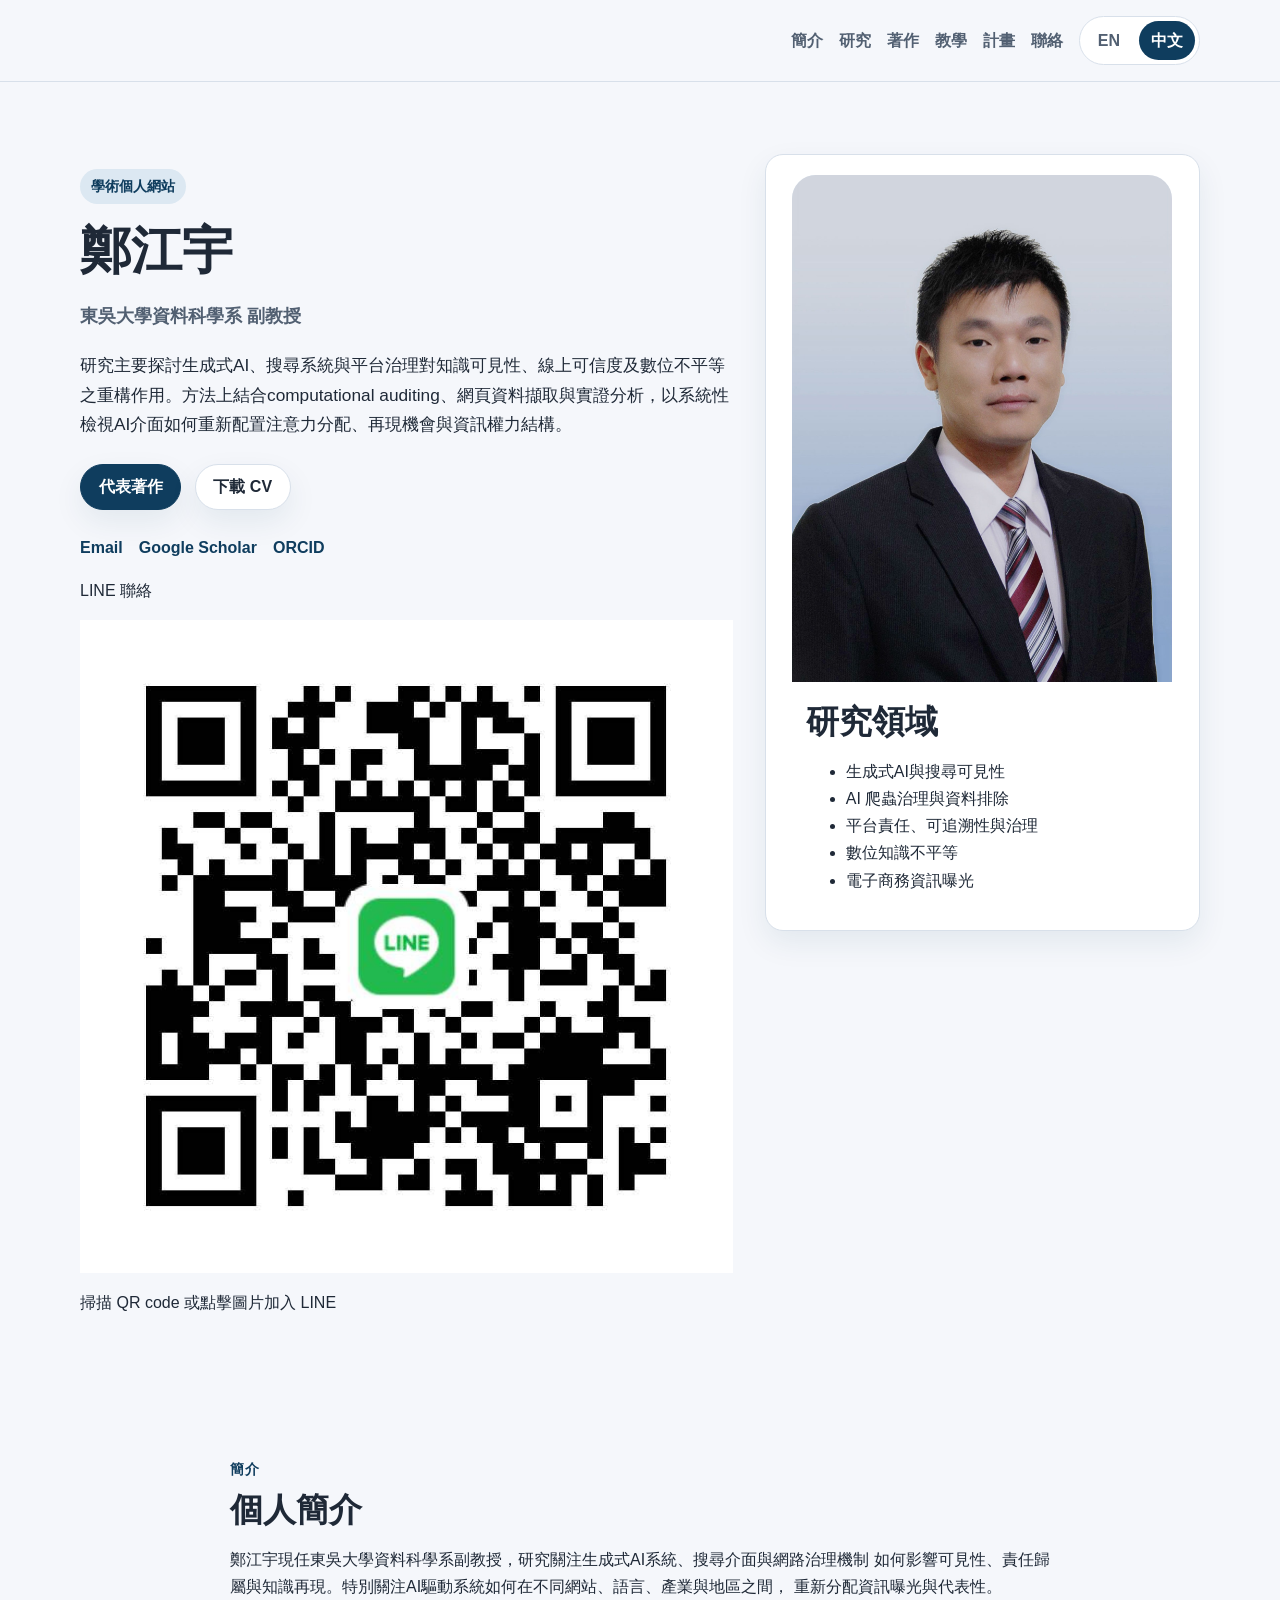
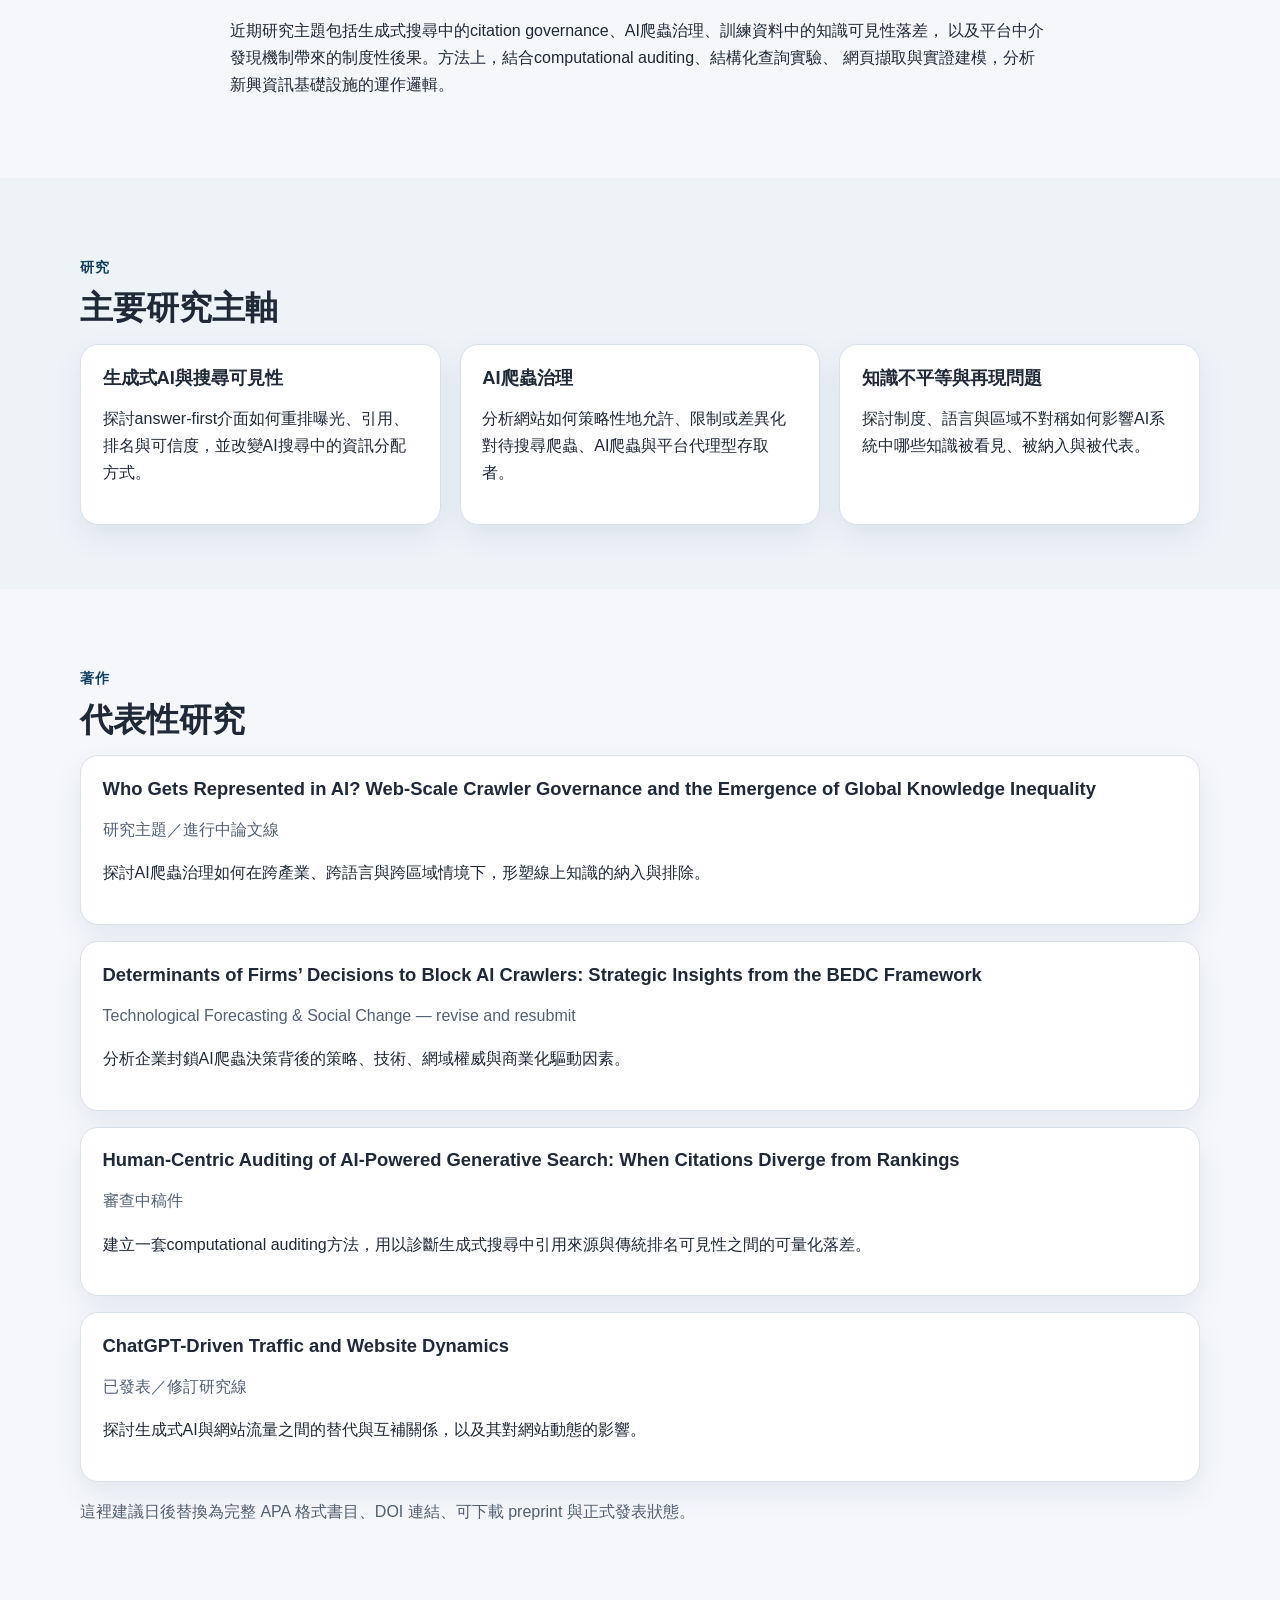
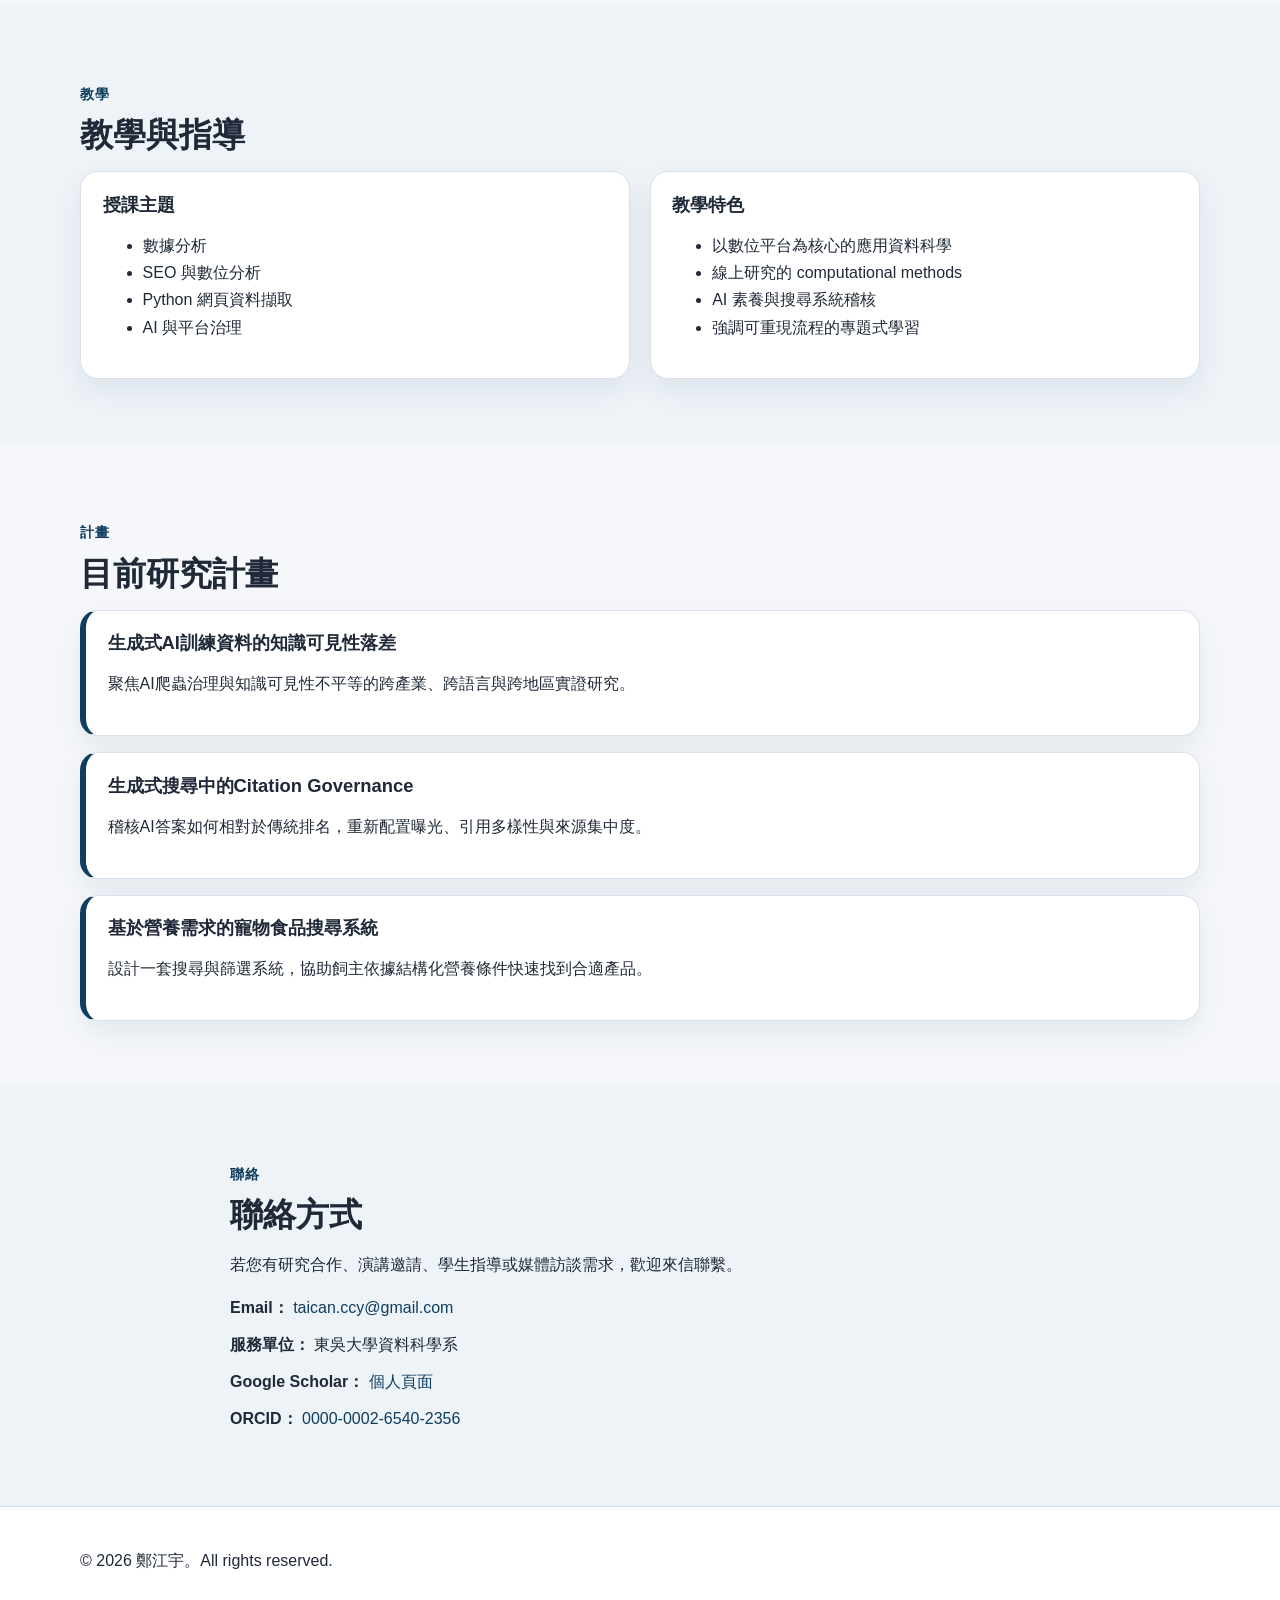
==== index.html @ 8836a2d3 "Add files via upload" ====
<!doctype html>
<html lang="zh-Hant">
<head>
  <meta charset="utf-8">
  <meta name="viewport" content="width=device-width, initial-scale=1">
  <title>鄭江宇 | 學術個人網站</title>
  <meta name="description" content="鄭江宇的學術個人網站。現任東吳大學資料科學系副教授，研究主題包括生成式AI、搜尋可見性、平台治理、AI爬蟲治理與數位知識不平等。">
  <meta name="robots" content="index,follow,max-image-preview:large">
  <meta name="author" content="Chiang-Yu Cheng">
  <link rel="canonical" href="https://misccy.github.io/personal/">
  <link rel="alternate" hreflang="en" href="https://misccy.github.io/personal/index-en.html">
  <link rel="alternate" hreflang="zh-Hant" href="https://misccy.github.io/personal/">
  <link rel="alternate" hreflang="x-default" href="https://misccy.github.io/personal/">

  <meta property="og:type" content="website">
  <meta property="og:title" content="鄭江宇 | 學術個人網站">
  <meta property="og:description" content="研究生成式AI、搜尋可見性、平台治理、AI爬蟲治理與數位知識不平等。">
  <meta property="og:url" content="https://misccy.github.io/personal/">
  <meta property="og:site_name" content="鄭江宇">
  <meta property="og:image" content="https://misccy.github.io/personal/favicon-180.png">
  <meta property="og:locale" content="zh_TW">

  <meta name="twitter:card" content="summary_large_image">
  <meta name="twitter:title" content="鄭江宇 | 學術個人網站">
  <meta name="twitter:description" content="研究生成式AI、搜尋可見性、平台治理、AI爬蟲治理與數位知識不平等。">
  <meta name="twitter:image" content="https://misccy.github.io/personal/favicon-180.png">

  <link rel="stylesheet" href="styles.css">
  <link rel="icon" href="favicon.ico" type="image/svg+xml">

  <script type="application/ld+json">
  {
    "@context": "https://schema.org",
    "@type": "ProfilePage",
    "inLanguage": "zh-Hant",
    "name": "鄭江宇 | 學術個人網站",
    "url": "https://misccy.github.io/personal/",
    "mainEntity": {
      "@type": "Person",
      "name": "Chiang-Yu Cheng",
      "alternateName": "鄭江宇",
      "jobTitle": "Assistant Professor",
      "worksFor": {
        "@type": "CollegeOrUniversity",
        "name": "Soochow University"
      },
      "department": "Department of Data Science",
      "description": "鄭江宇研究生成式AI、搜尋可見性、平台治理、AI爬蟲治理與數位知識不平等。",
      "image": "https://misccy.github.io/personal/assets/profile.jpg",
      "sameAs": [
        "https://scholar.google.com/citations?user=hpiEH84AAAAJ&hl=zh-TW",
        "https://orcid.org/0000-0002-6540-2356"               
      ],
      "knowsAbout": [
        "Generative AI",
        "Search visibility",
        "AI crawler governance",
        "Platform governance",
        "Knowledge inequality",
        "Computational auditing"
      ],
      "email": "mailto:taican.ccy@gmail.com"
    },
    "breadcrumb": {
      "@type": "BreadcrumbList",
      "itemListElement": [
        {
          "@type": "ListItem",
          "position": 1,
          "name": "首頁",
          "item": "https://misccy.github.io/personal/"
        }
      ]
    }
  }
  </script>
</head>
<body>
  <a class="skip-link" href="#main">跳至主要內容</a>

  <header class="site-header">
    <div class="container nav-wrap">
      <a href="#top" class="brand"></a>
      <div class="nav-actions">
        <nav class="site-nav" aria-label="主要導覽">
          <a href="#about">簡介</a>
          <a href="#research">研究</a>
          <a href="#publications">著作</a>
          <a href="#teaching">教學</a>
          <a href="#projects">計畫</a>
          <a href="#contact">聯絡</a>
        </nav>
        <div class="lang-switch" aria-label="語言切換">
          <a href="index-en.html" lang="en">EN</a>
          <a class="is-active" href="index.html" lang="zh-Hant">中文</a>
        </div>
      </div>
    </div>
  </header>

  <main id="main">
    <section class="hero" id="top">
      <div class="container hero-grid">
        <div class="hero-text">
          <p class="eyebrow">學術個人網站</p>
          <h1>鄭江宇</h1>
          <p class="subtitle">東吳大學資料科學系 副教授</p>
          <p class="lead">
            研究主要探討生成式AI、搜尋系統與平台治理對知識可見性、線上可信度及數位不平等之重構作用。方法上結合computational auditing、網頁資料擷取與實證分析，以系統性檢視AI介面如何重新配置注意力分配、再現機會與資訊權力結構。
          </p>
          <div class="hero-actions">
            <a class="button primary" href="#publications">代表著作</a>
            <a class="button" href="assets/CV-Chiang-Yu-Cheng.pdf">下載 CV</a>
          </div>
          <ul class="quick-links" aria-label="個人連結">
            <li><a href="mailto:taican.ccy@gmail.com">Email</a></li>
            <li><a href="https://scholar.google.com/citations?user=hpiEH84AAAAJ&hl=zh-TW"">Google Scholar</a></li>
            <li><a href="https://orcid.org/0000-0002-6540-2356">ORCID</a></li>
            
          </ul>

          <div class="line-contact">
  <p class="line-label">LINE 聯絡</p>
  <a href="https://line.me/ti/p/2tuD2Rz01b" target="_blank" rel="noopener noreferrer" class="line-qr-link">
    <img src="assets/661908.jpg" alt="LINE 加好友 QR Code" class="line-qr">
  </a>
  <p class="line-note">掃描 QR code 或點擊圖片加入 LINE</p>
</div>

        </div>
        <div class="hero-card">
          <img src="assets/profile.jpg" alt="鄭江宇個人照片預留圖" class="profile-image">
          <div class="hero-card-body">
            <h2>研究領域</h2>
            <ul>
              <li>生成式AI與搜尋可見性</li>
              <li>AI 爬蟲治理與資料排除</li>
              <li>平台責任、可追溯性與治理</li>
              <li>數位知識不平等</li>
              <li>電子商務資訊曝光</li>
            </ul>
          </div>
        </div>
      </div>
    </section>

    <section class="section" id="about">
      <div class="container narrow">
        <p class="section-label">簡介</p>
        <h2>個人簡介</h2>
        <p>
          鄭江宇現任東吳大學資料科學系副教授，研究關注生成式AI系統、搜尋介面與網路治理機制
          如何影響可見性、責任歸屬與知識再現。特別關注AI驅動系統如何在不同網站、語言、產業與地區之間，
          重新分配資訊曝光與代表性。
        </p>
        <p>
          近期研究主題包括生成式搜尋中的citation governance、AI爬蟲治理、訓練資料中的知識可見性落差，
          以及平台中介發現機制帶來的制度性後果。方法上，結合computational auditing、結構化查詢實驗、
          網頁擷取與實證建模，分析新興資訊基礎設施的運作邏輯。
        </p>
      </div>
    </section>

    <section class="section alt" id="research">
      <div class="container">
        <p class="section-label">研究</p>
        <h2>主要研究主軸</h2>
        <div class="cards three">
          <article class="card">
            <h3>生成式AI與搜尋可見性</h3>
            <p>
              探討answer-first介面如何重排曝光、引用、排名與可信度，並改變AI搜尋中的資訊分配方式。
            </p>
          </article>
          <article class="card">
            <h3>AI爬蟲治理</h3>
            <p>
              分析網站如何策略性地允許、限制或差異化對待搜尋爬蟲、AI爬蟲與平台代理型存取者。
            </p>
          </article>
          <article class="card">
            <h3>知識不平等與再現問題</h3>
            <p>
              探討制度、語言與區域不對稱如何影響AI系統中哪些知識被看見、被納入與被代表。
            </p>
          </article>
        </div>
      </div>
    </section>

    <section class="section" id="publications">
      <div class="container">
        <p class="section-label">著作</p>
        <h2>代表性研究</h2>
        <div class="publication-list">
          <article class="publication-item">
            <h3>Who Gets Represented in AI? Web-Scale Crawler Governance and the Emergence of Global Knowledge Inequality</h3>
            <p class="pub-meta">研究主題／進行中論文線</p>
            <p>
              探討AI爬蟲治理如何在跨產業、跨語言與跨區域情境下，形塑線上知識的納入與排除。
            </p>
          </article>
          <article class="publication-item">
            <h3>Determinants of Firms’ Decisions to Block AI Crawlers: Strategic Insights from the BEDC Framework</h3>
            <p class="pub-meta">Technological Forecasting &amp; Social Change — revise and resubmit</p>
            <p>
              分析企業封鎖AI爬蟲決策背後的策略、技術、網域權威與商業化驅動因素。
            </p>
          </article>
          <article class="publication-item">
            <h3>Human-Centric Auditing of AI-Powered Generative Search: When Citations Diverge from Rankings</h3>
            <p class="pub-meta">審查中稿件</p>
            <p>
              建立一套computational auditing方法，用以診斷生成式搜尋中引用來源與傳統排名可見性之間的可量化落差。
            </p>
          </article>
          <article class="publication-item">
            <h3>ChatGPT-Driven Traffic and Website Dynamics</h3>
            <p class="pub-meta">已發表／修訂研究線</p>
            <p>
              探討生成式AI與網站流量之間的替代與互補關係，以及其對網站動態的影響。
            </p>
          </article>
        </div>
        <p class="note">
          這裡建議日後替換為完整 APA 格式書目、DOI 連結、可下載 preprint 與正式發表狀態。
        </p>
      </div>
    </section>

    <section class="section alt" id="teaching">
      <div class="container">
        <p class="section-label">教學</p>
        <h2>教學與指導</h2>
        <div class="cards two">
          <article class="card">
            <h3>授課主題</h3>
            <ul>
              <li>數據分析</li>
              <li>SEO 與數位分析</li>
              <li>Python 網頁資料擷取</li>
              <li>AI 與平台治理</li>
            </ul>
          </article>
          <article class="card">
            <h3>教學特色</h3>
            <ul>
              <li>以數位平台為核心的應用資料科學</li>
              <li>線上研究的 computational methods</li>
              <li>AI 素養與搜尋系統稽核</li>
              <li>強調可重現流程的專題式學習</li>
            </ul>
          </article>
        </div>
      </div>
    </section>

    <section class="section" id="projects">
      <div class="container">
        <p class="section-label">計畫</p>
        <h2>目前研究計畫</h2>
        <div class="timeline">
          <div class="timeline-item">
            <h3>生成式AI訓練資料的知識可見性落差</h3>
            <p>
              聚焦AI爬蟲治理與知識可見性不平等的跨產業、跨語言與跨地區實證研究。
            </p>
          </div>
          <div class="timeline-item">
            <h3>生成式搜尋中的Citation Governance</h3>
            <p>
              稽核AI答案如何相對於傳統排名，重新配置曝光、引用多樣性與來源集中度。
            </p>
          </div>
          <div class="timeline-item">
            <h3>基於營養需求的寵物食品搜尋系統</h3>
            <p>
              設計一套搜尋與篩選系統，協助飼主依據結構化營養條件快速找到合適產品。
            </p>
          </div>
        </div>
      </div>
    </section>

    <section class="section alt" id="contact">
      <div class="container narrow">
        <p class="section-label">聯絡</p>
        <h2>聯絡方式</h2>
        <p>
          若您有研究合作、演講邀請、學生指導或媒體訪談需求，歡迎來信聯繫。
        </p>
        <ul class="contact-list">
          <li><strong>Email：</strong> <a href="mailto:taican.ccy@gmail.com">taican.ccy@gmail.com</a></li>
          <li><strong>服務單位：</strong> 東吳大學資料科學系</li>
          <li><strong>Google Scholar：</strong> <a href="https://scholar.google.com/citations?user=hpiEH84AAAAJ&hl=zh-TW">個人頁面</a></li>
          <li><strong>ORCID：</strong> <a href="https://orcid.org/0000-0002-6540-2356">0000-0002-6540-2356</a></li>
        </ul>
      </div>
    </section>
  </main>

  <footer class="site-footer">
    <div class="container footer-wrap">
      <p>© <span id="year"></span> 鄭江宇。All rights reserved.</p>
      <p class="footer-note"></p>
    </div>
  </footer>

  <script>
    document.getElementById('year').textContent = new Date().getFullYear();
  </script>
</body>
</html>
---- styles.css ----
:root {
  --bg: #f5f7fb;
  --surface: #ffffff;
  --surface-alt: #eef3f8;
  --text: #1f2937;
  --muted: #526072;
  --line: #d8e0ea;
  --accent: #0f3d5e;
  --accent-soft: #dce8f2;
  --shadow: 0 12px 30px rgba(15, 61, 94, 0.08);
  --radius: 18px;
  --container: 1120px;
}

* { box-sizing: border-box; }
html { scroll-behavior: smooth; }
body {
  margin: 0;
  font-family: -apple-system, BlinkMacSystemFont, "Segoe UI", Roboto, "Noto Sans", Arial, sans-serif;
  color: var(--text);
  background: var(--bg);
  line-height: 1.7;
}
img { max-width: 100%; display: block; }
a { color: var(--accent); text-decoration: none; }
a:hover { text-decoration: underline; }
.container { width: min(calc(100% - 2rem), var(--container)); margin: 0 auto; }
.narrow { width: min(calc(100% - 2rem), 820px); margin: 0 auto; }
.skip-link {
  position: absolute; left: -9999px; top: auto;
}
.skip-link:focus {
  left: 1rem; top: 1rem; background: #fff; padding: .75rem 1rem; z-index: 1000;
}
.site-header {
  position: sticky; top: 0; z-index: 50;
  background: rgba(245, 247, 251, 0.92);
  backdrop-filter: blur(10px);
  border-bottom: 1px solid var(--line);
}
.nav-wrap {
  display: flex; align-items: center; justify-content: space-between;
  gap: 1rem; padding: 1rem 0;
}
.brand {
  font-weight: 800; letter-spacing: .02em; color: var(--text);
}
.nav-actions {
  display: flex; align-items: center; gap: 1rem; flex-wrap: wrap; justify-content: flex-end;
}
.lang-switch {
  display: inline-flex; align-items: center; gap: .35rem; padding: .28rem;
  border: 1px solid var(--line); border-radius: 999px; background: var(--surface);
}
.lang-switch a {
  display: inline-flex; align-items: center; justify-content: center; min-width: 48px;
  padding: .35rem .75rem; border-radius: 999px; color: var(--muted); font-weight: 700; text-decoration: none;
}
.lang-switch a.is-active {
  background: var(--accent); color: #fff;
}
.site-nav {
  display: flex; gap: 1rem; flex-wrap: wrap;
}
.site-nav a { color: var(--muted); font-weight: 600; }
.hero {
  padding: 4.5rem 0 3rem;
}
.hero-grid {
  display: grid; grid-template-columns: 1.5fr 1fr; gap: 2rem; align-items: start;
}
.eyebrow {
  display: inline-block; background: var(--accent-soft); color: var(--accent);
  padding: .35rem .7rem; border-radius: 999px; font-size: .9rem; font-weight: 700; margin-bottom: 1rem;
}
h1, h2, h3 { line-height: 1.2; margin-top: 0; }
h1 { font-size: clamp(2.3rem, 4vw, 4rem); margin-bottom: .6rem; }
h2 { font-size: clamp(1.8rem, 2.6vw, 2.6rem); margin-bottom: 1rem; }
h3 { font-size: 1.15rem; margin-bottom: .65rem; }
.subtitle {
  font-size: 1.15rem; color: var(--muted); margin-bottom: 1.25rem; font-weight: 600;
}
.lead { font-size: 1.08rem; }
.hero-actions {
  display: flex; gap: .85rem; flex-wrap: wrap; margin: 1.5rem 0;
}
.button {
  display: inline-flex; align-items: center; justify-content: center;
  min-height: 46px; padding: 0 1.1rem; border-radius: 999px;
  border: 1px solid var(--line); background: var(--surface); color: var(--text); font-weight: 700;
  box-shadow: var(--shadow);
}
.button.primary {
  background: var(--accent); color: #fff; border-color: var(--accent);
}
.quick-links {
  display: flex; gap: 1rem; flex-wrap: wrap; list-style: none; padding: 0; margin: 1rem 0 0;
}
.quick-links a { font-weight: 600; }
.hero-card, .card, .publication-item, .timeline-item {
  background: var(--surface); border: 1px solid var(--line); border-radius: var(--radius); box-shadow: var(--shadow);
}
.hero-card {
  overflow: hidden;
  padding: 1.25rem 1.25rem 0;
}
.profile-image {
  display: block;
  width: min(100%, 380px);
  aspect-ratio: 3 / 4;
  object-fit: cover;
  object-position: center top;
  margin: 0 auto;
  border-radius: 24px 24px 0 0;
  background: linear-gradient(135deg, #dce8f2, #f4f8fb);
}
.hero-card-body { padding: 1.25rem; }
.section { padding: 4rem 0; }
.section.alt { background: var(--surface-alt); }
.section-label {
  text-transform: uppercase; letter-spacing: .08em; font-size: .85rem; color: var(--accent); font-weight: 800; margin-bottom: .6rem;
}
.cards { display: grid; gap: 1.2rem; }
.cards.three { grid-template-columns: repeat(3, 1fr); }
.cards.two { grid-template-columns: repeat(2, 1fr); }
.card { padding: 1.35rem; }
.publication-list { display: grid; gap: 1rem; }
.publication-item { padding: 1.35rem; }
.pub-meta, .note, .footer-note { color: var(--muted); }
.timeline { display: grid; gap: 1rem; }
.timeline-item { padding: 1.35rem; border-left: 6px solid var(--accent); }
.contact-list {
  list-style: none; padding: 0; margin: 1rem 0 0;
}
.contact-list li { margin-bottom: .6rem; }
.site-footer {
  border-top: 1px solid var(--line); background: var(--surface); padding: 1.5rem 0;
}
.footer-wrap {
  display: flex; justify-content: space-between; gap: 1rem; flex-wrap: wrap;
}

@media (max-width: 900px) {
  .hero-grid, .cards.three, .cards.two {
    grid-template-columns: 1fr;
  }
}

@media (max-width: 700px) {
  .nav-wrap {
    flex-direction: column; align-items: flex-start;
  }
  .nav-actions {
    width: 100%; justify-content: flex-start;
  }
  .hero {
    padding-top: 3rem;
  }
}
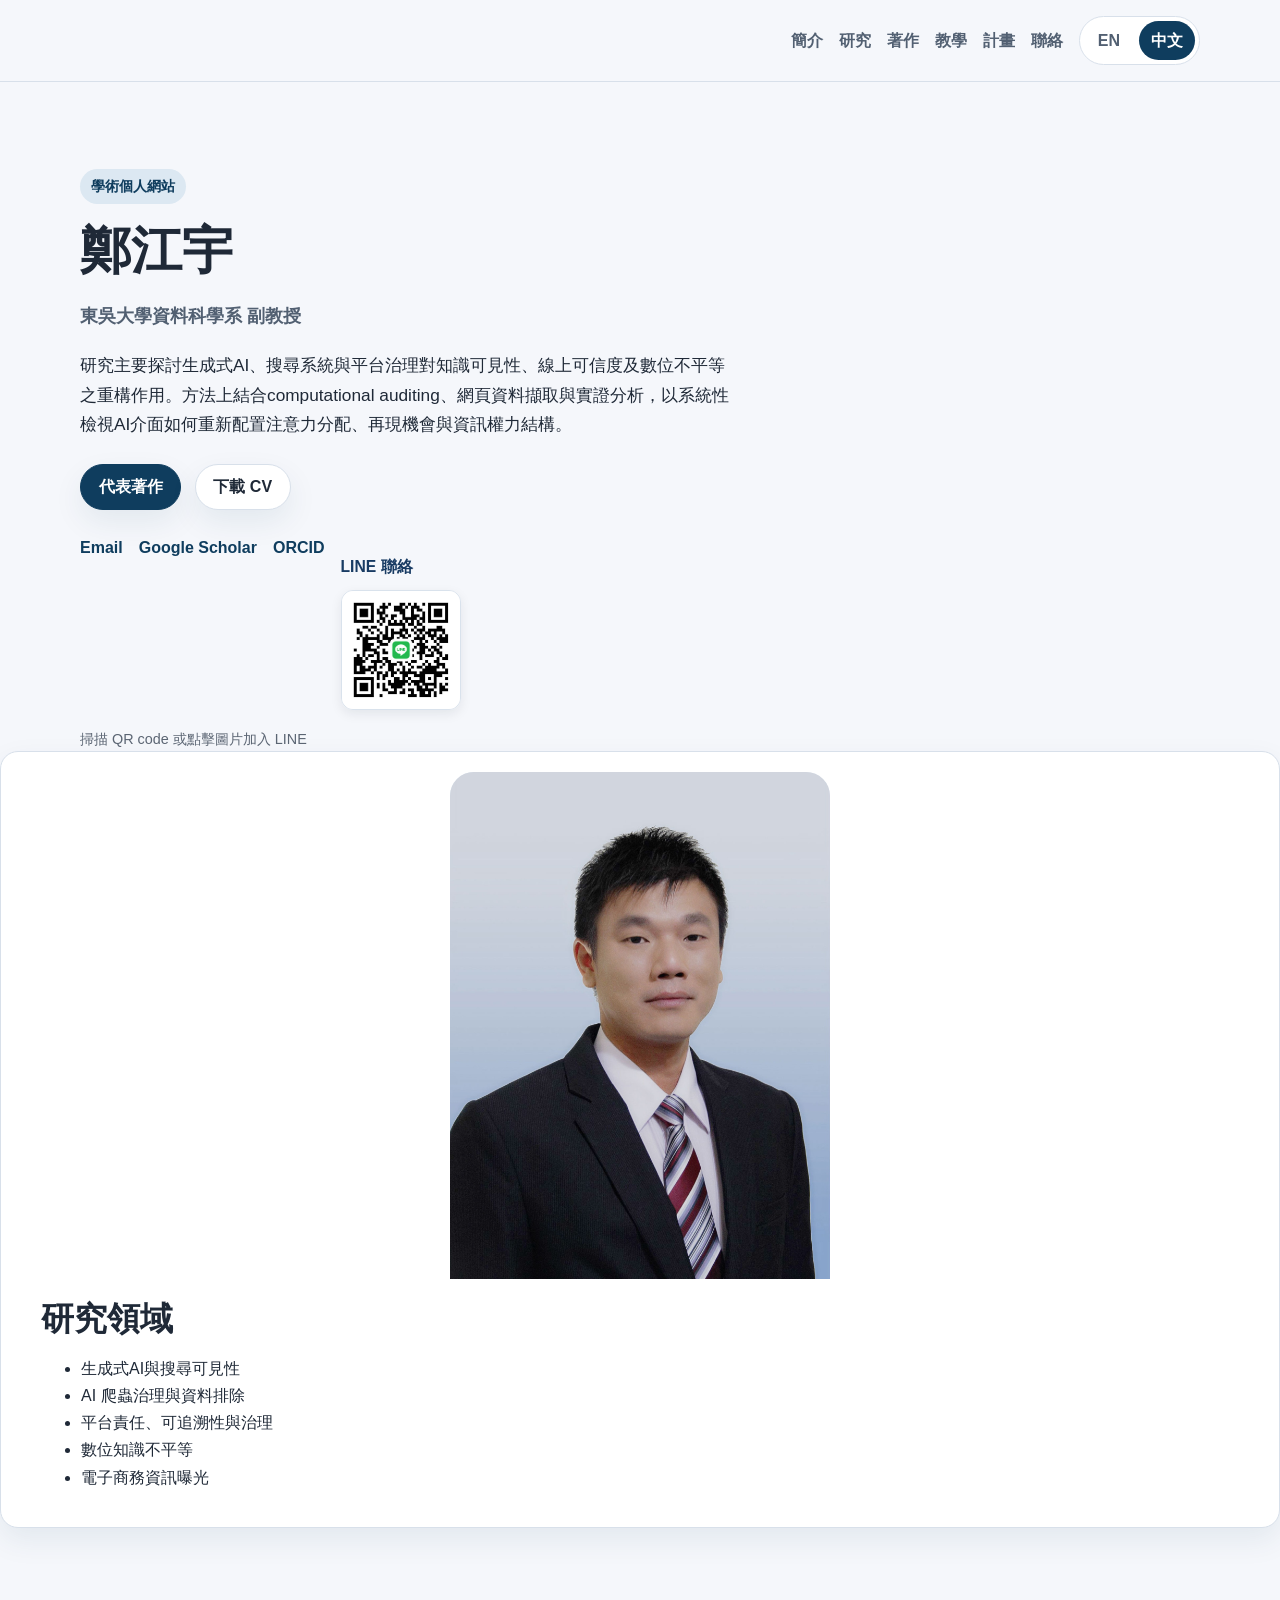
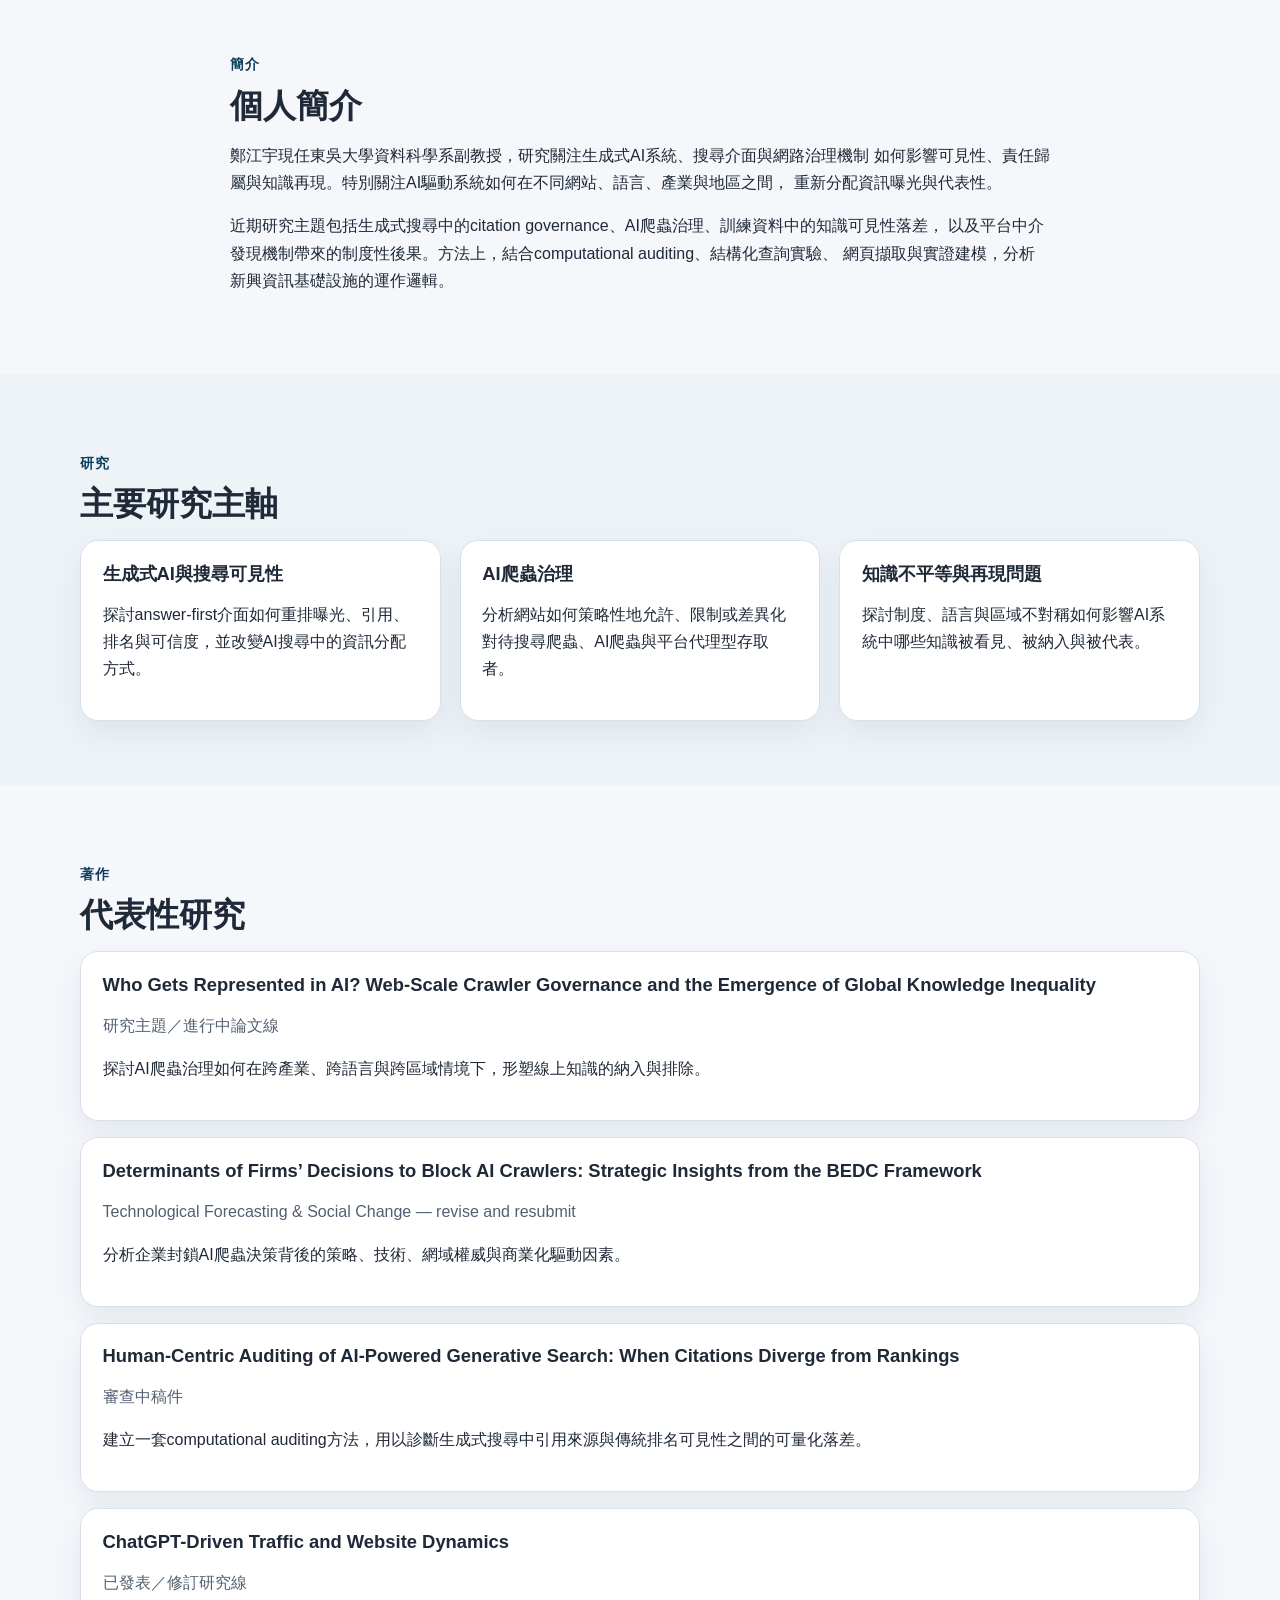
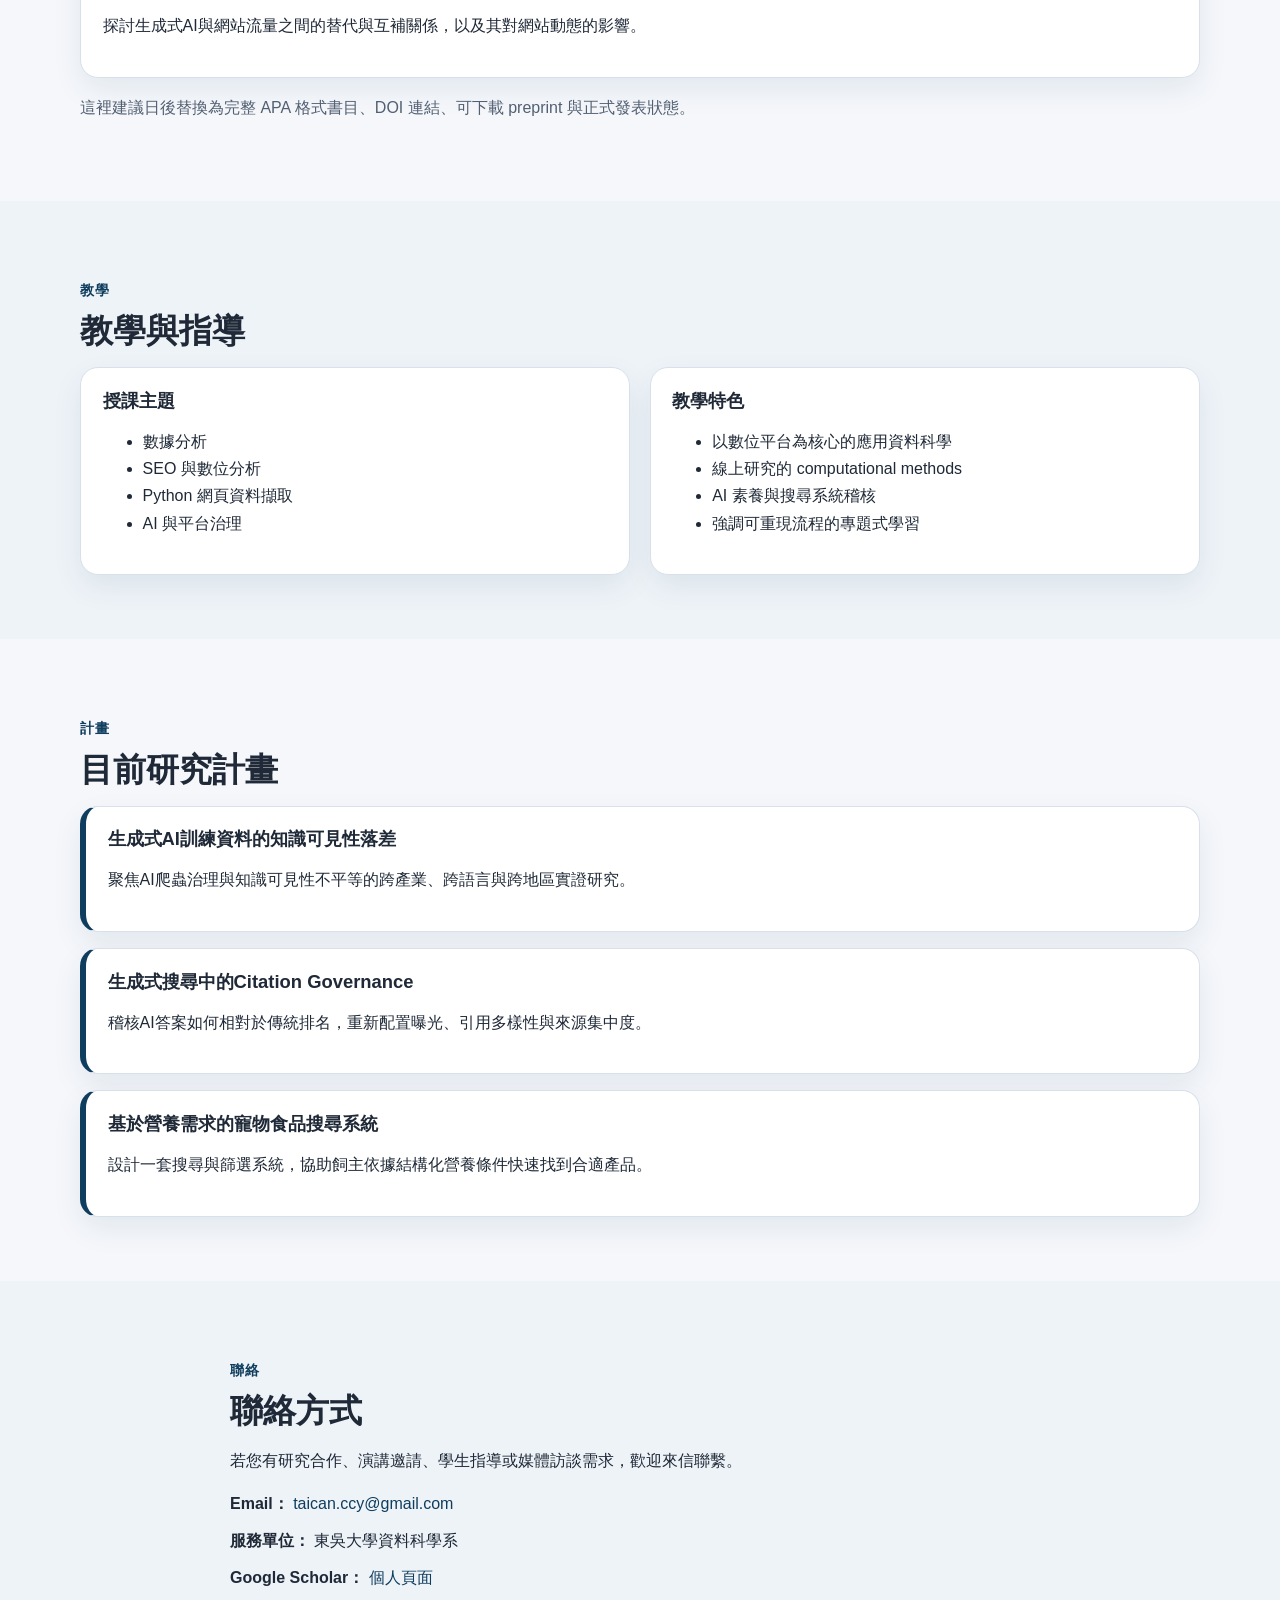
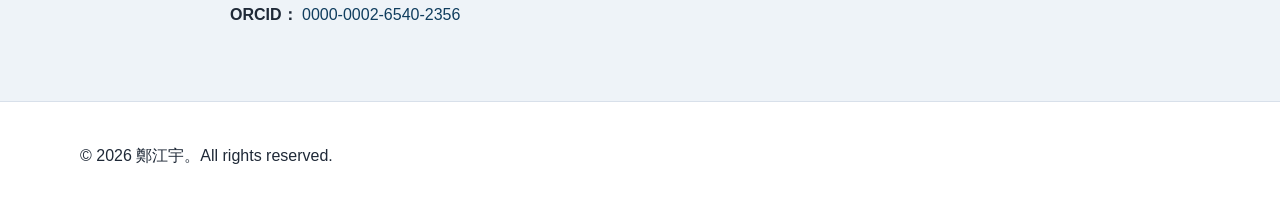
==== commit 191be1e9: "Add files via upload" ====
--- a/index.html
+++ b/index.html
@@ -114,16 +114,17 @@
           </div>
           <ul class="quick-links" aria-label="個人連結">
             <li><a href="mailto:taican.ccy@gmail.com">Email</a></li>
-            <li><a href="https://scholar.google.com/citations?user=hpiEH84AAAAJ&hl=zh-TW"">Google Scholar</a></li>
+            <li><a href="https://scholar.google.com/citations?user=hpiEH84AAAAJ&hl=zh-TW">Google Scholar</a></li>
             <li><a href="https://orcid.org/0000-0002-6540-2356">ORCID</a></li>
-            
+            <div class="line-contact">
+            <p class="line-label">LINE 聯絡</p>
+            <a href="https://line.me/ti/p/2tuD2Rz01b" target="_blank" rel="noopener noreferrer" class="line-qr-link">
+            <img src="assets/661908.jpg" alt="LINE 加好友 QR Code" class="line-qr"> </a>
+
+
           </ul>
 
-          <div class="line-contact">
-  <p class="line-label">LINE 聯絡</p>
-  <a href="https://line.me/ti/p/2tuD2Rz01b" target="_blank" rel="noopener noreferrer" class="line-qr-link">
-    <img src="assets/661908.jpg" alt="LINE 加好友 QR Code" class="line-qr">
-  </a>
+          
   <p class="line-note">掃描 QR code 或點擊圖片加入 LINE</p>
 </div>
 
--- a/styles.css
+++ b/styles.css
@@ -157,3 +157,40 @@
     padding-top: 3rem;
   }
 }
+
+
+.line-contact {
+  margin-top: 1.25rem;
+}
+
+.line-label {
+  margin: 0 0 0.6rem 0;
+  font-weight: 700;
+  font-size: 0.98rem;
+  color: #183b63;
+}
+
+.line-qr-link {
+  display: inline-block;
+  text-decoration: none;
+}
+
+.line-qr {
+  width: 120px;
+  height: auto;
+  border-radius: 12px;
+  border: 1px solid #d9e2ec;
+  box-shadow: 0 4px 12px rgba(15, 23, 42, 0.08);
+  transition: transform 0.2s ease, box-shadow 0.2s ease;
+}
+
+.line-qr:hover {
+  transform: translateY(-2px);
+  box-shadow: 0 8px 18px rgba(15, 23, 42, 0.12);
+}
+
+.line-note {
+  margin: 0.55rem 0 0 0;
+  font-size: 0.9rem;
+  color: #5b6573;
+}
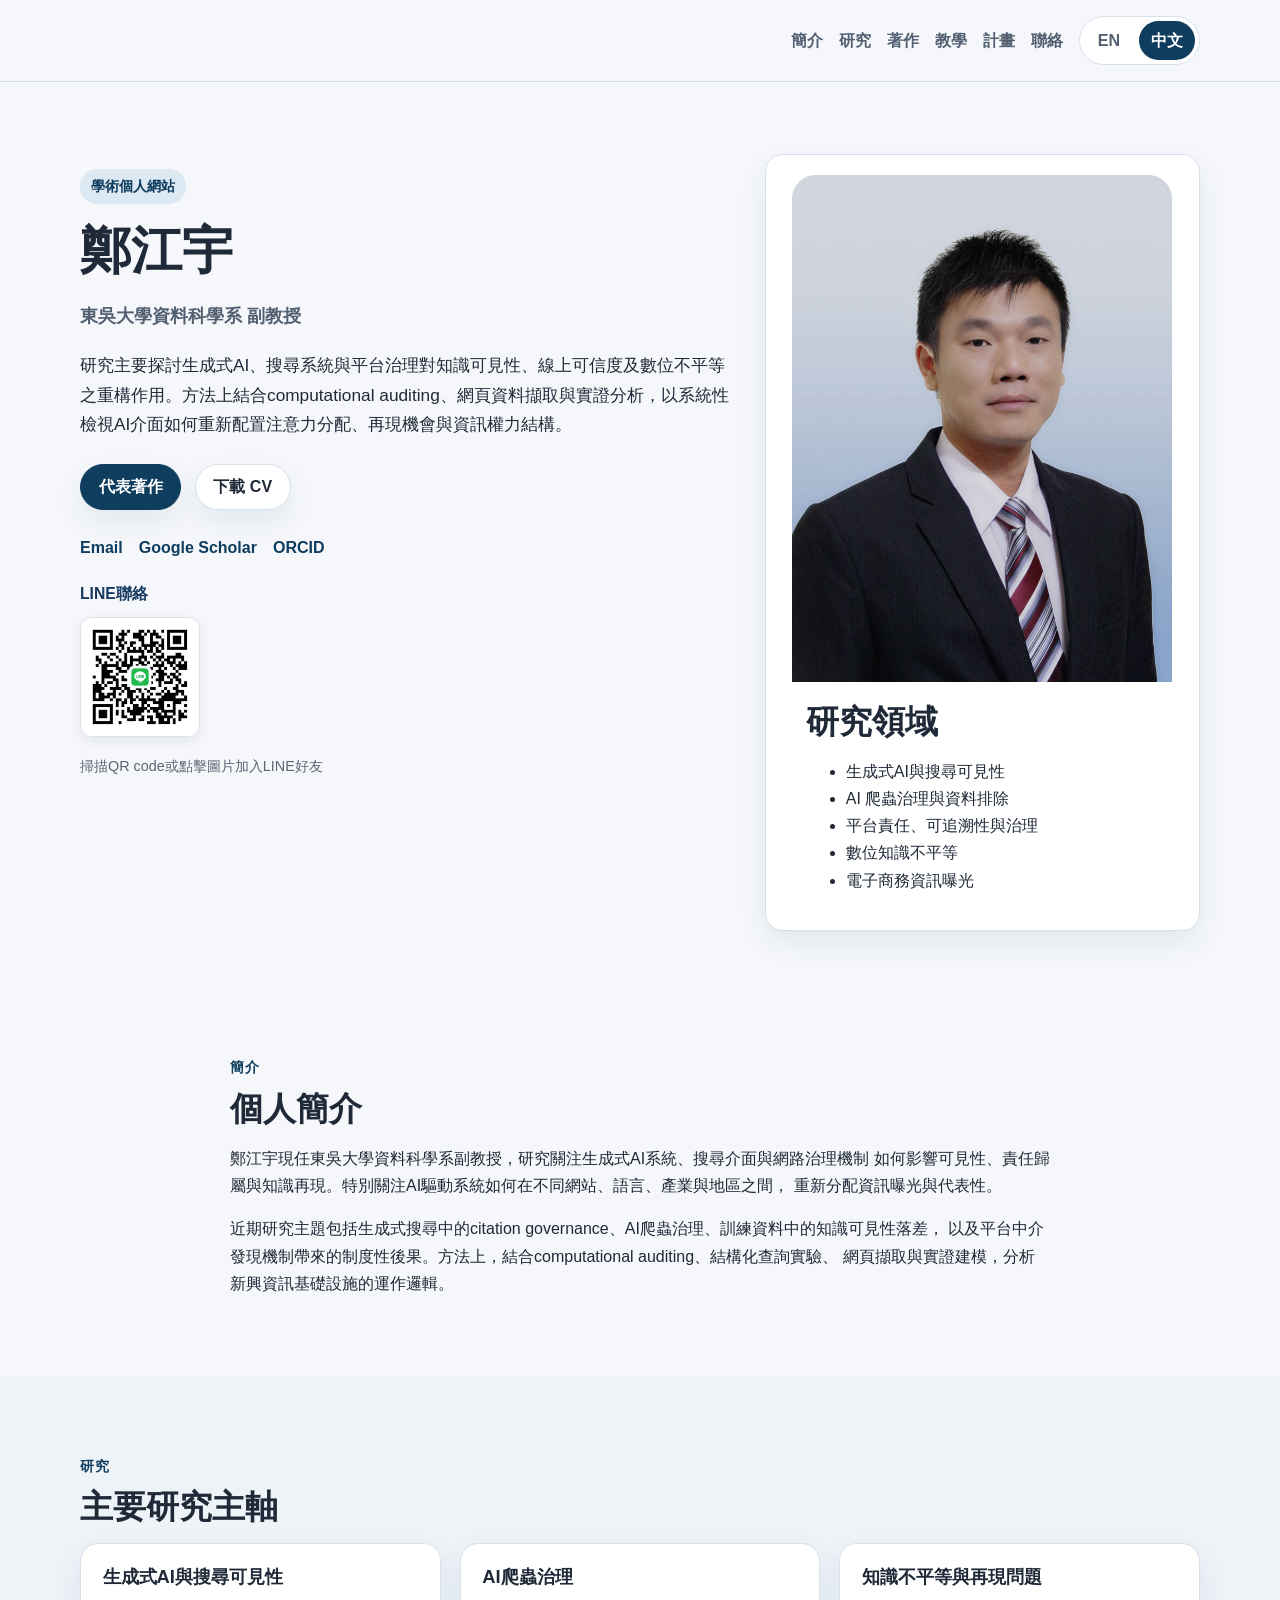
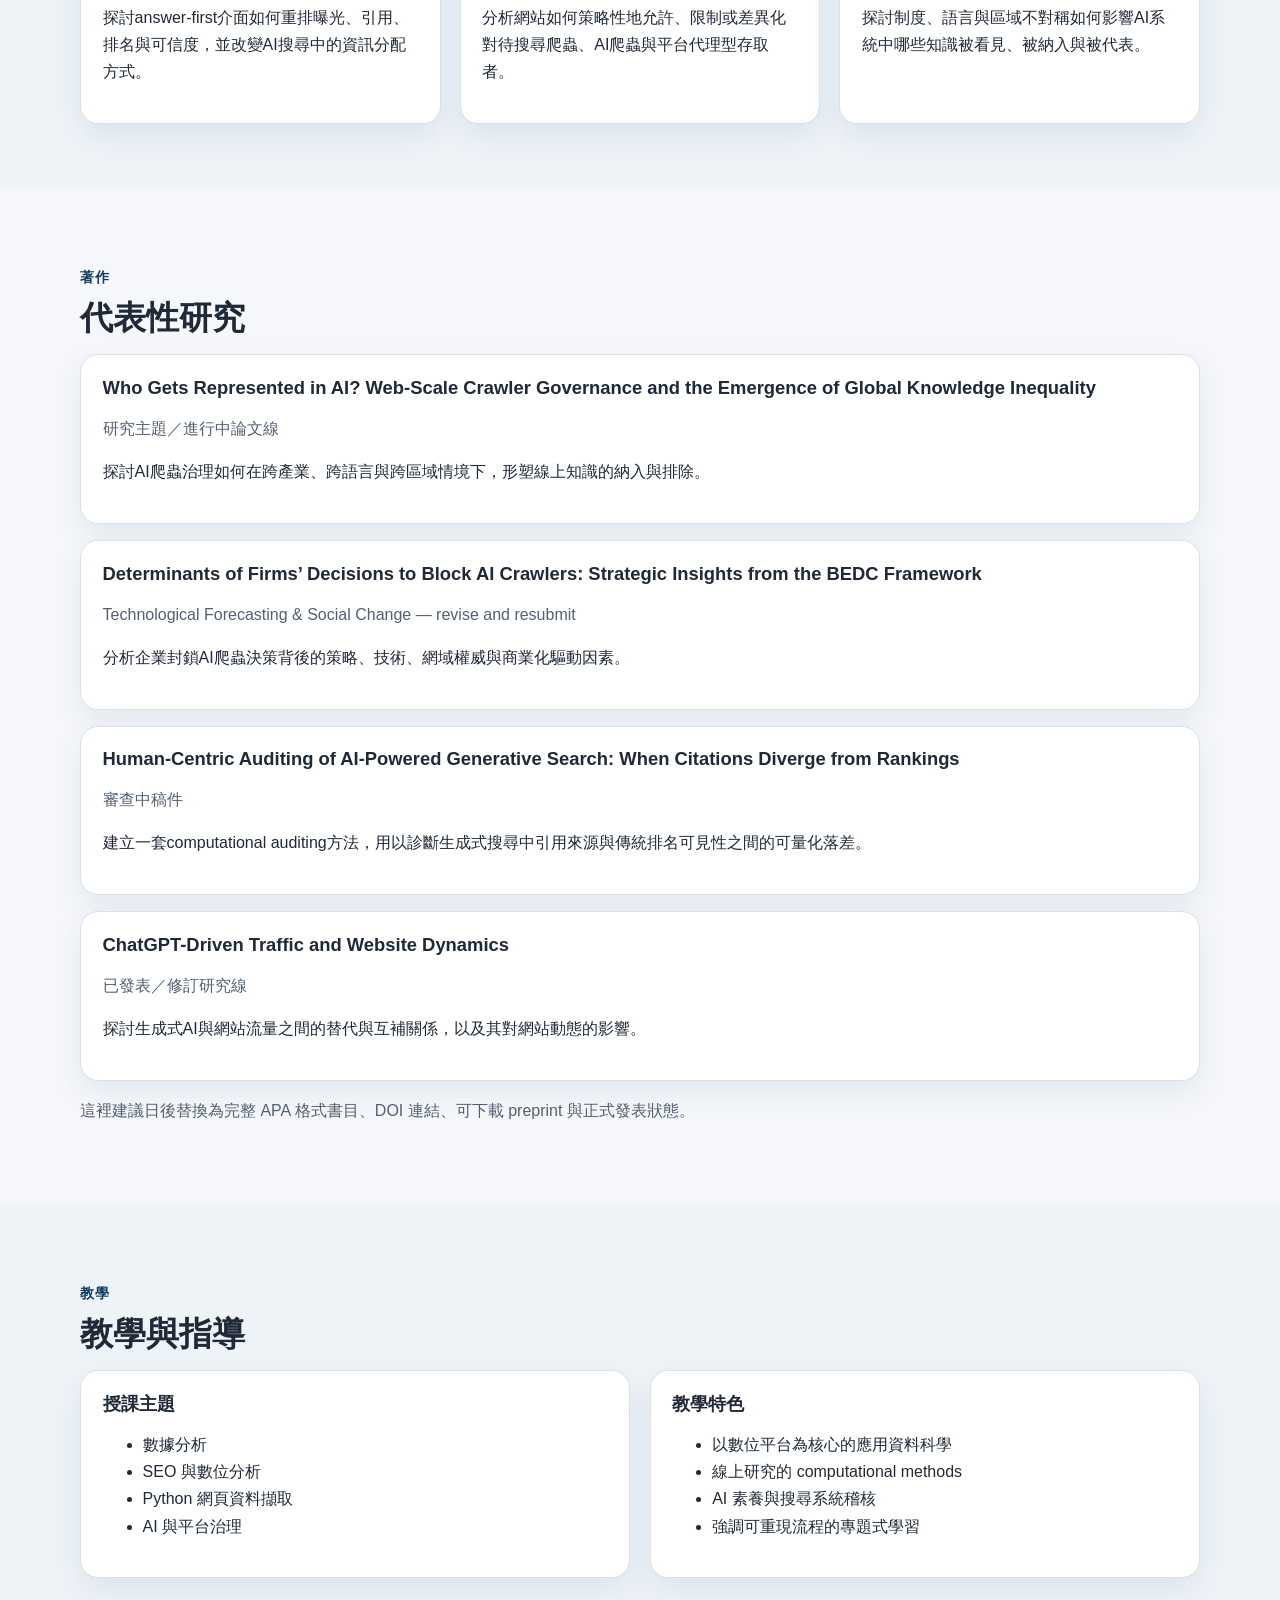
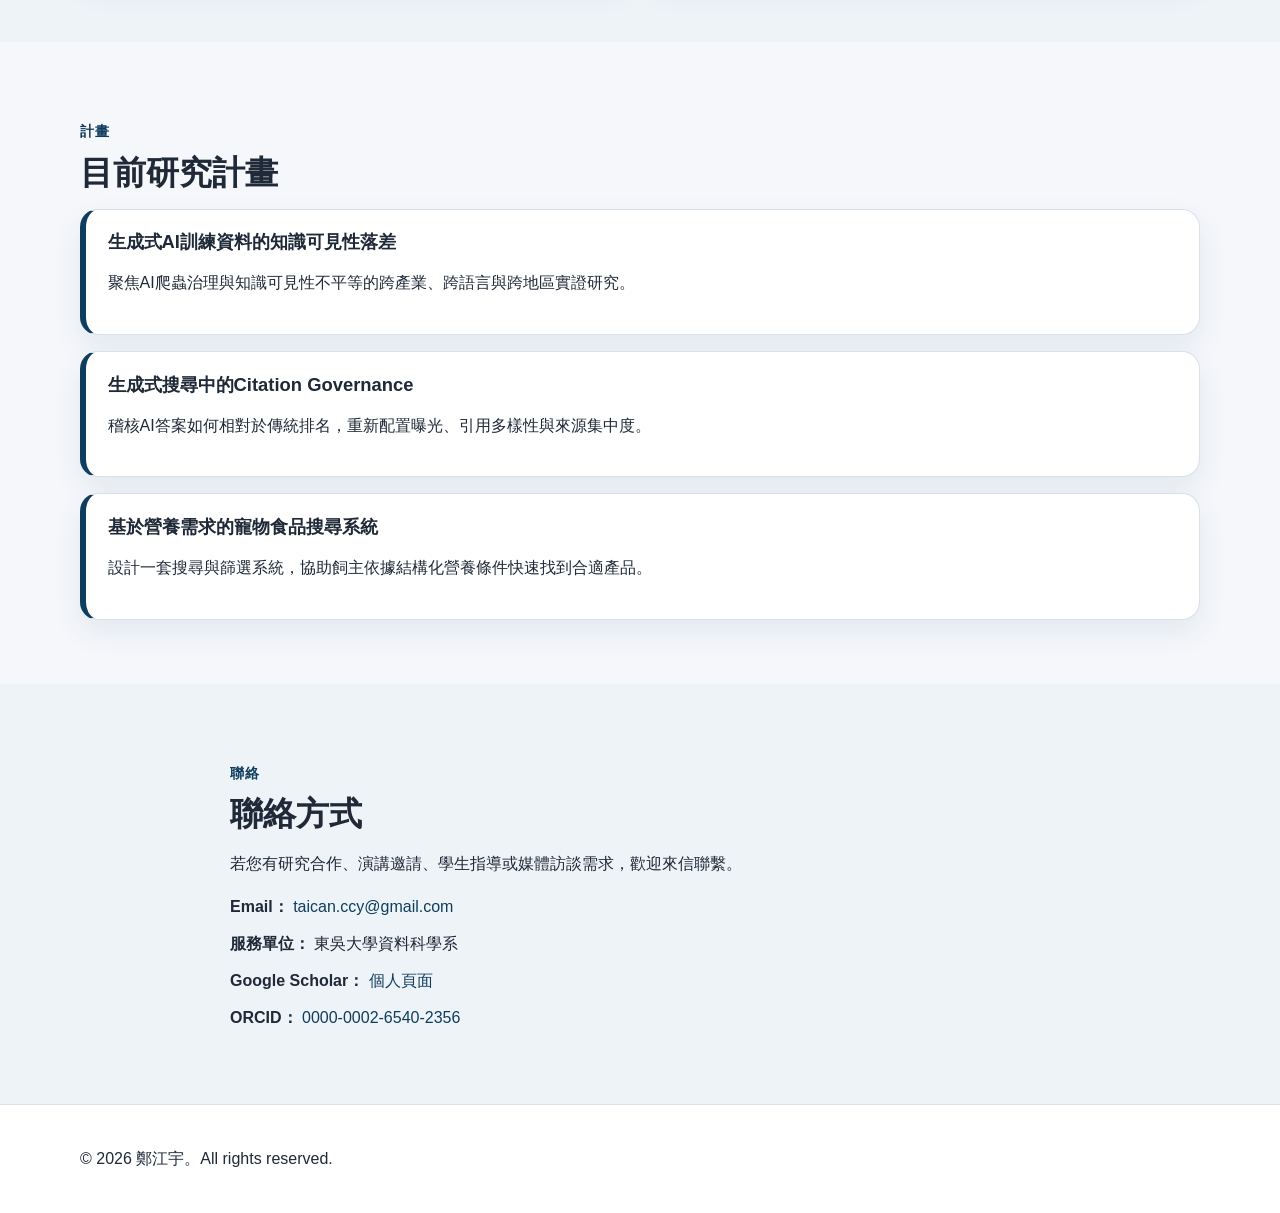
==== commit 200b2d70: "Add files via upload" ====
--- a/index.html
+++ b/index.html
@@ -116,21 +116,19 @@
             <li><a href="mailto:taican.ccy@gmail.com">Email</a></li>
             <li><a href="https://scholar.google.com/citations?user=hpiEH84AAAAJ&hl=zh-TW">Google Scholar</a></li>
             <li><a href="https://orcid.org/0000-0002-6540-2356">ORCID</a></li>
-            <div class="line-contact">
-            <p class="line-label">LINE 聯絡</p>
-            <a href="https://line.me/ti/p/2tuD2Rz01b" target="_blank" rel="noopener noreferrer" class="line-qr-link">
-            <img src="assets/661908.jpg" alt="LINE 加好友 QR Code" class="line-qr"> </a>
-
-
+            
           </ul>
 
-          
-  <p class="line-note">掃描 QR code 或點擊圖片加入 LINE</p>
-</div>
+          <div class="line-contact">
+          <p class="line-label">LINE聯絡</p>
+          <a href="https://line.me/ti/p/2tuD2Rz01b" target="_blank" rel="noopener noreferrer" class="line-qr-link">
+          <img src="assets/661908.jpg" alt="LINE 加好友 QR Code" class="line-qr"> </a>
+          <p class="line-note">掃描QR code或點擊圖片加入LINE好友</p>
+          </div>
 
         </div>
         <div class="hero-card">
-          <img src="assets/profile.jpg" alt="鄭江宇個人照片預留圖" class="profile-image">
+          <img src="assets/profile.jpg" alt="鄭江宇個人照" class="profile-image">
           <div class="hero-card-body">
             <h2>研究領域</h2>
             <ul>
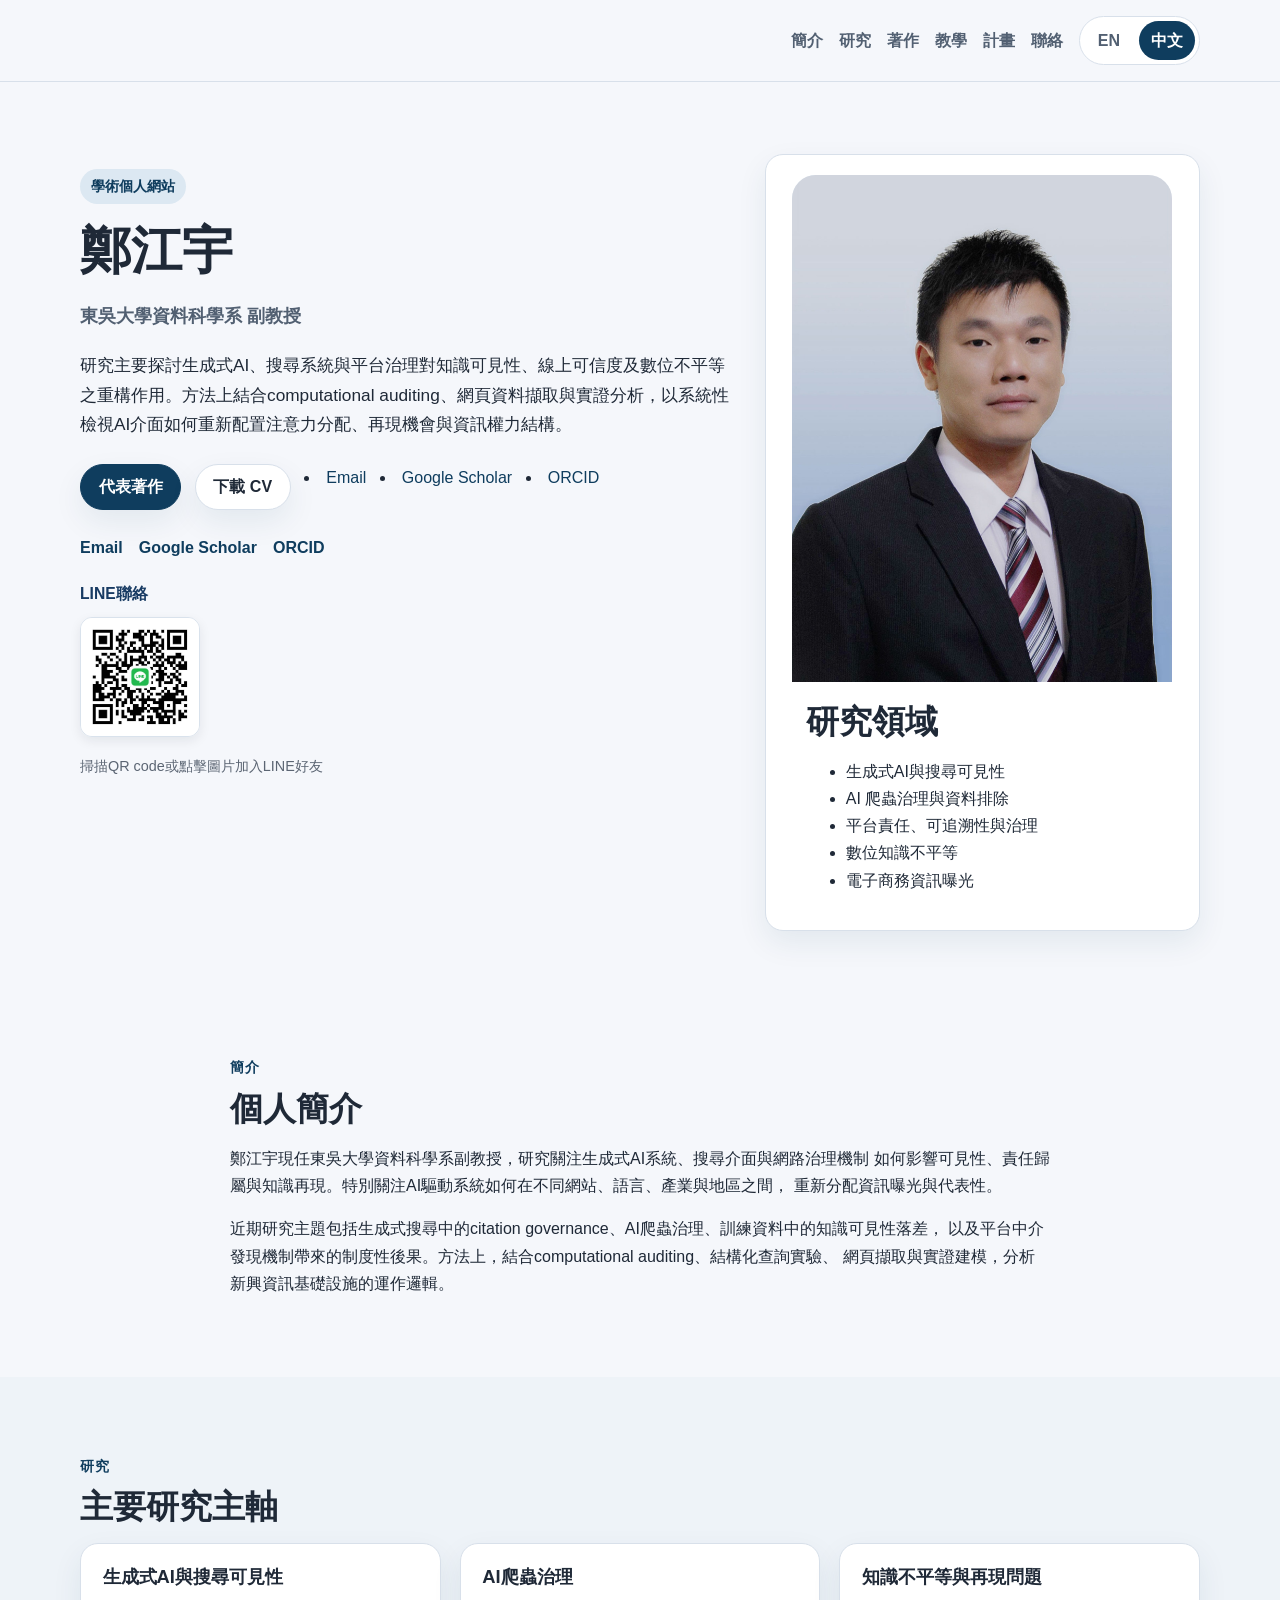
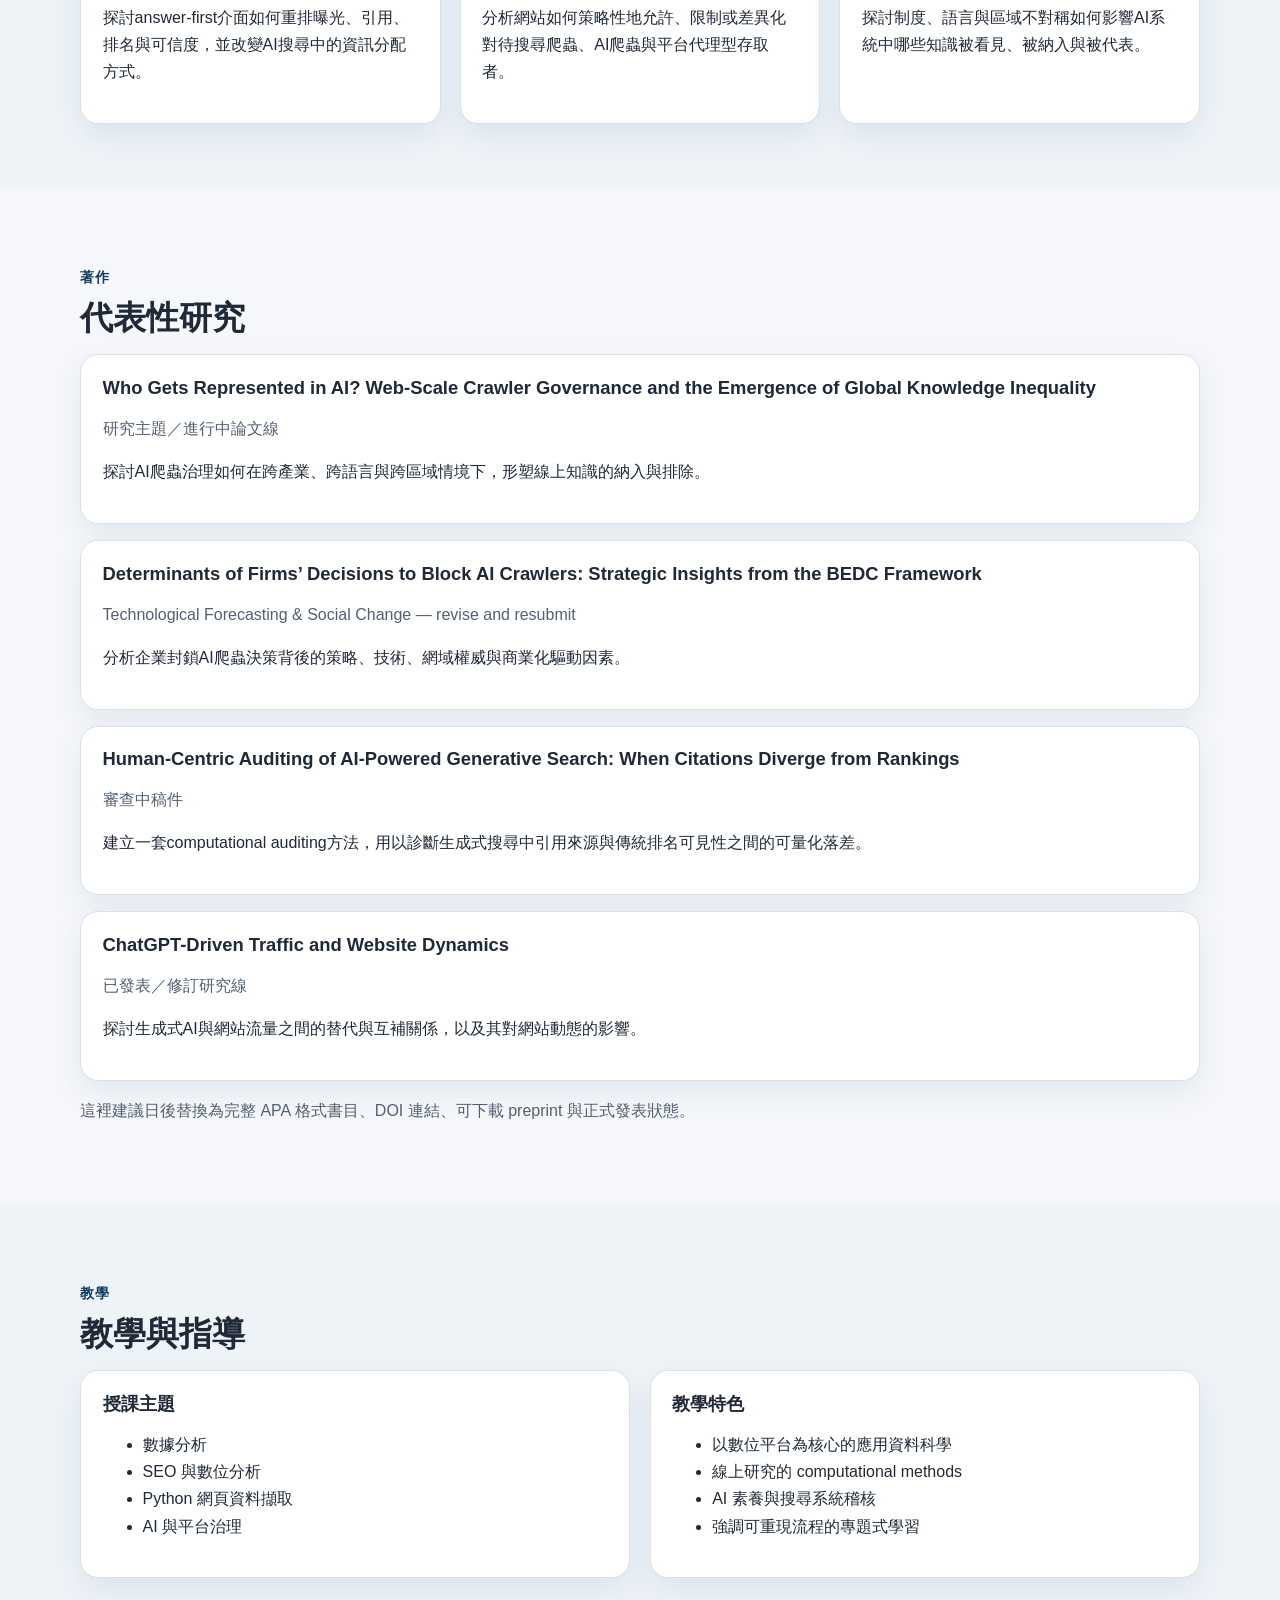
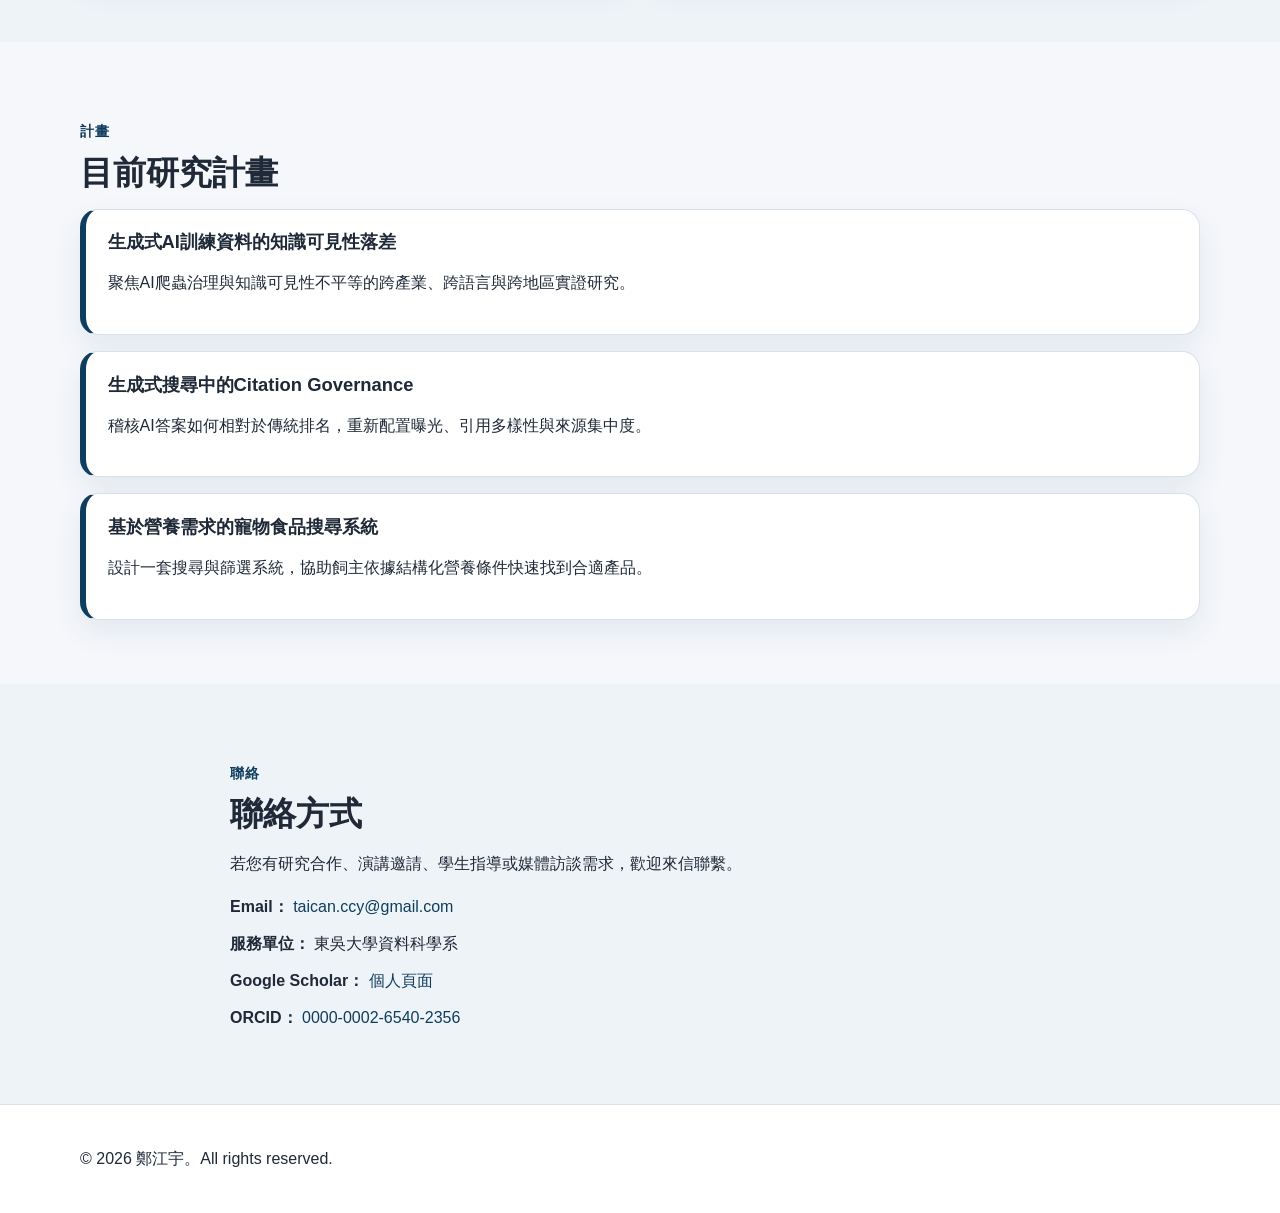
==== commit a92247bf: "Add files via upload" ====
--- a/index.html
+++ b/index.html
@@ -111,6 +111,9 @@
           <div class="hero-actions">
             <a class="button primary" href="#publications">代表著作</a>
             <a class="button" href="assets/CV-Chiang-Yu-Cheng.pdf">下載 CV</a>
+            <li><a href="mailto:taican.ccy@gmail.com">Email</a></li>
+            <li><a href="https://scholar.google.com/citations?user=hpiEH84AAAAJ&hl=zh-TW">Google Scholar</a></li>
+            <li><a href="https://orcid.org/0000-0002-6540-2356">ORCID</a></li>
           </div>
           <ul class="quick-links" aria-label="個人連結">
             <li><a href="mailto:taican.ccy@gmail.com">Email</a></li>
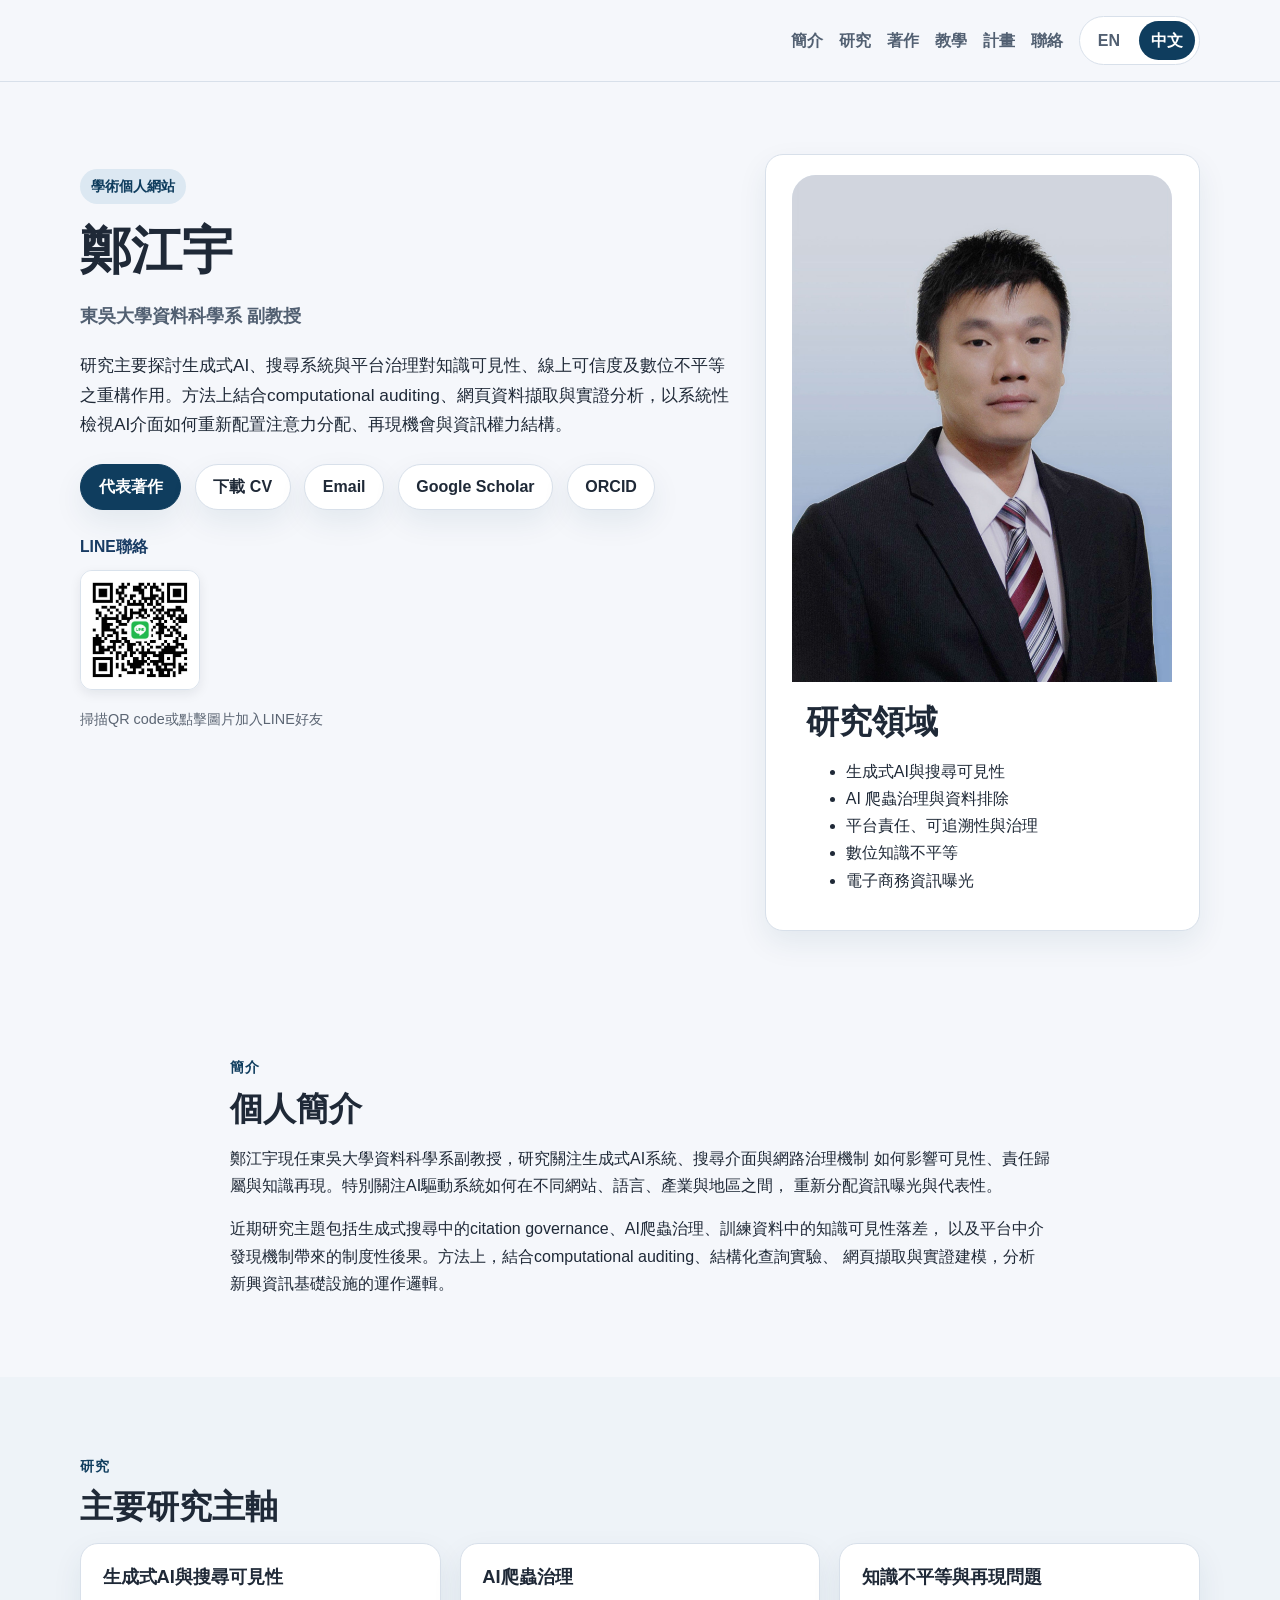
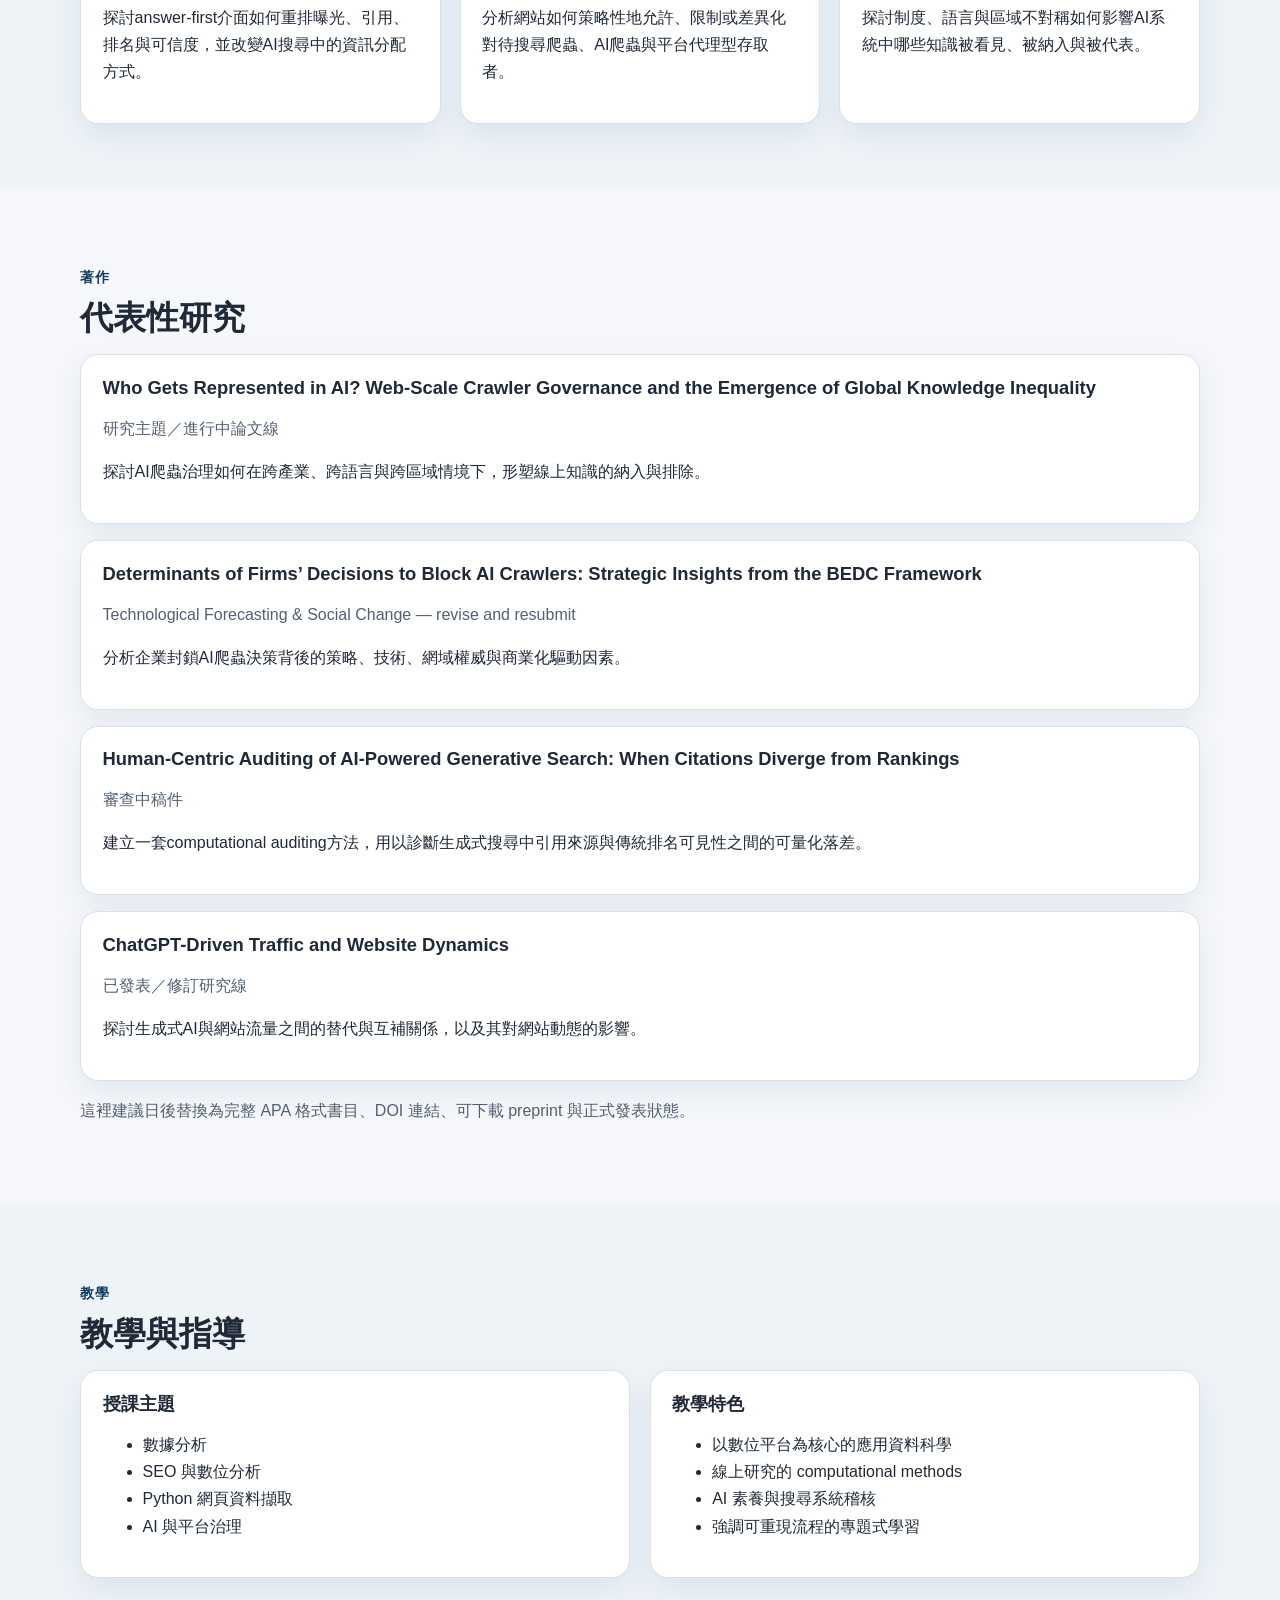
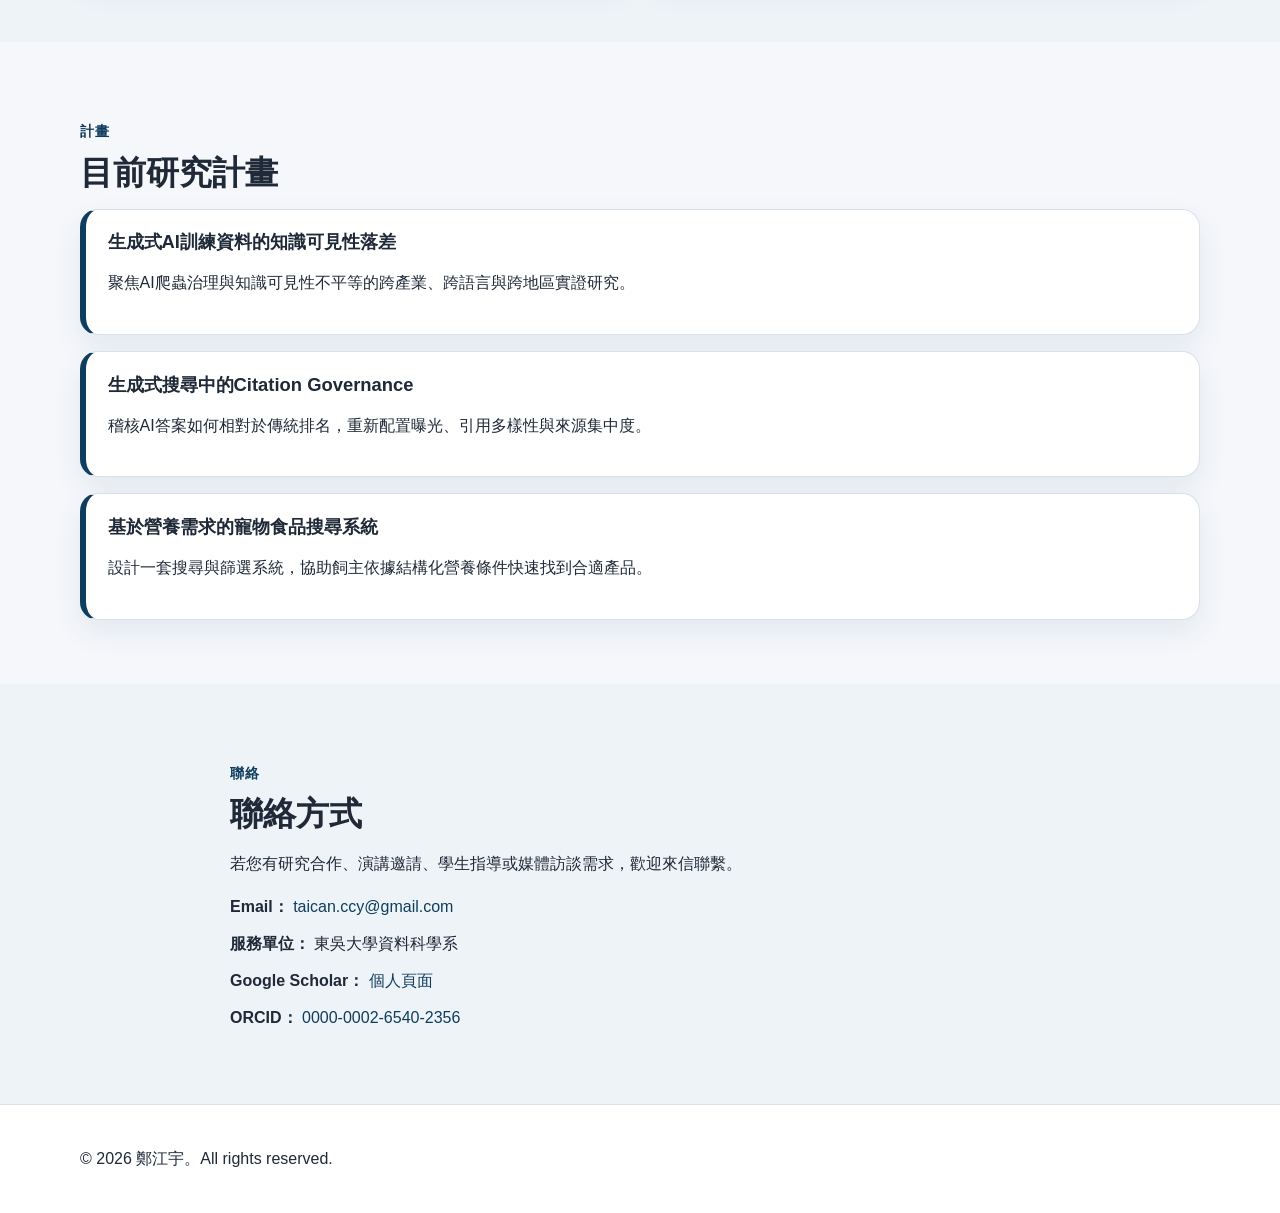
==== commit 7b7fda8a: "Add files via upload" ====
--- a/index.html
+++ b/index.html
@@ -109,18 +109,13 @@
             研究主要探討生成式AI、搜尋系統與平台治理對知識可見性、線上可信度及數位不平等之重構作用。方法上結合computational auditing、網頁資料擷取與實證分析，以系統性檢視AI介面如何重新配置注意力分配、再現機會與資訊權力結構。
           </p>
           <div class="hero-actions">
-            <a class="button primary" href="#publications">代表著作</a>
-            <a class="button" href="assets/CV-Chiang-Yu-Cheng.pdf">下載 CV</a>
-            <li><a href="mailto:taican.ccy@gmail.com">Email</a></li>
-            <li><a href="https://scholar.google.com/citations?user=hpiEH84AAAAJ&hl=zh-TW">Google Scholar</a></li>
-            <li><a href="https://orcid.org/0000-0002-6540-2356">ORCID</a></li>
-          </div>
-          <ul class="quick-links" aria-label="個人連結">
-            <li><a href="mailto:taican.ccy@gmail.com">Email</a></li>
-            <li><a href="https://scholar.google.com/citations?user=hpiEH84AAAAJ&hl=zh-TW">Google Scholar</a></li>
-            <li><a href="https://orcid.org/0000-0002-6540-2356">ORCID</a></li>
-            
-          </ul>
+  <a class="button primary" href="#publications">代表著作</a>
+  <a class="button" href="assets/CV-Chiang-Yu-Cheng.pdf">下載 CV</a>
+  <a class="button" href="mailto:taican.ccy@gmail.com">Email</a>
+  <a class="button" href="https://scholar.google.com/citations?user=hpiEH84AAAAJ&hl=zh-TW" target="_blank" rel="noopener noreferrer">Google Scholar</a>
+  <a class="button" href="https://orcid.org/0000-0002-6540-2356" target="_blank" rel="noopener noreferrer">ORCID</a>
+</div>
+          
 
           <div class="line-contact">
           <p class="line-label">LINE聯絡</p>
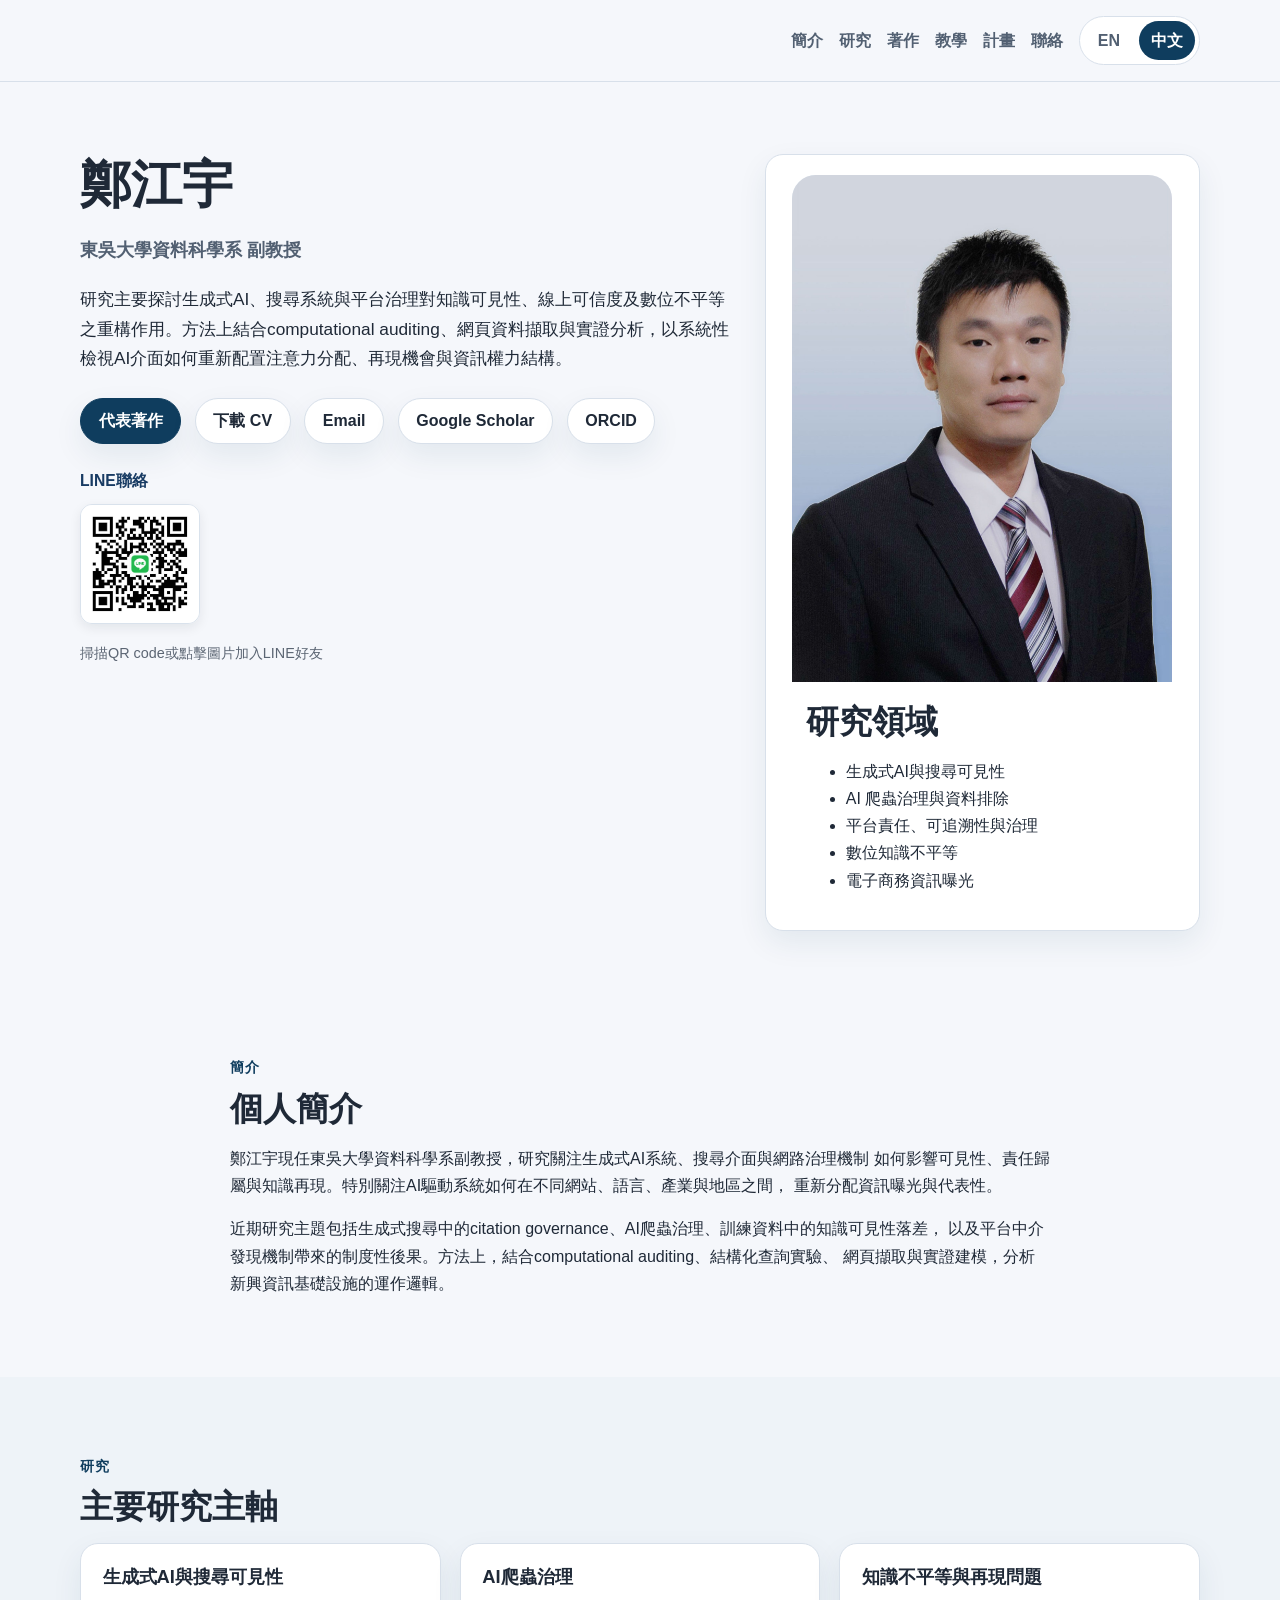
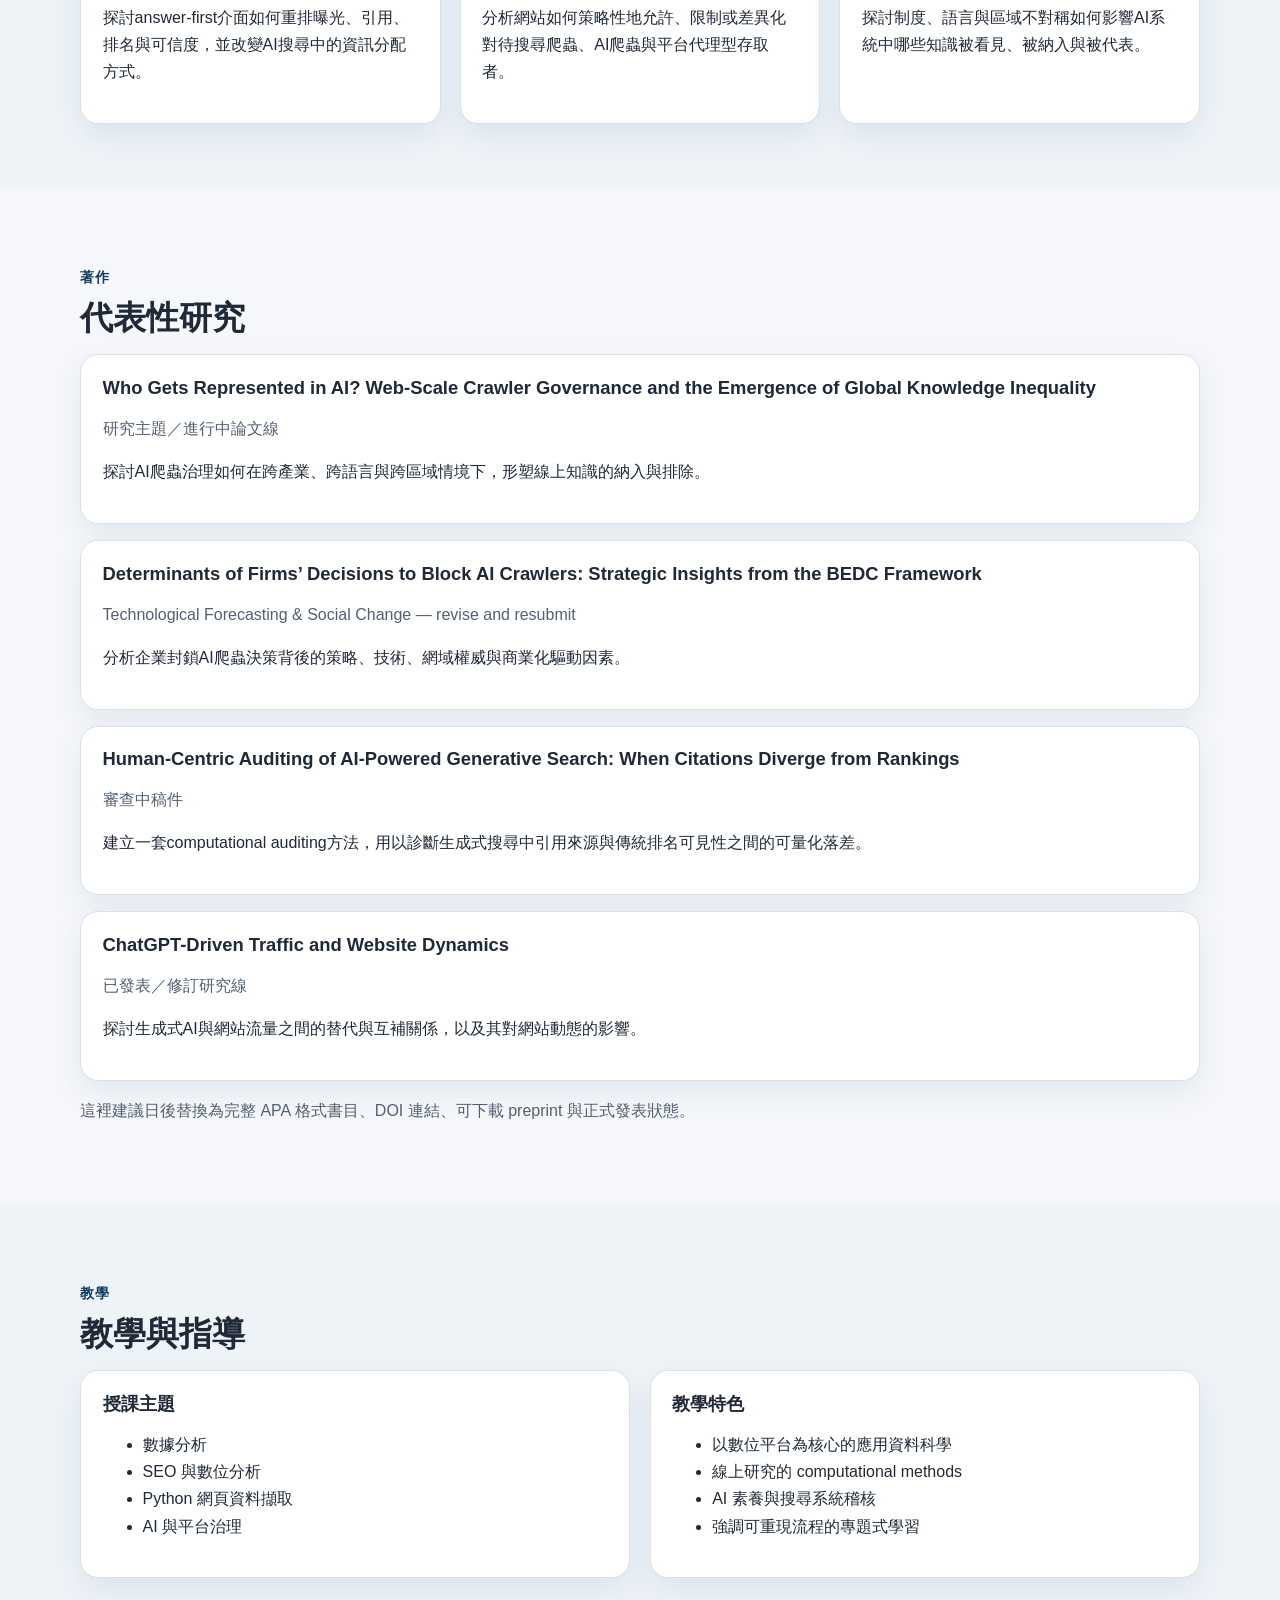
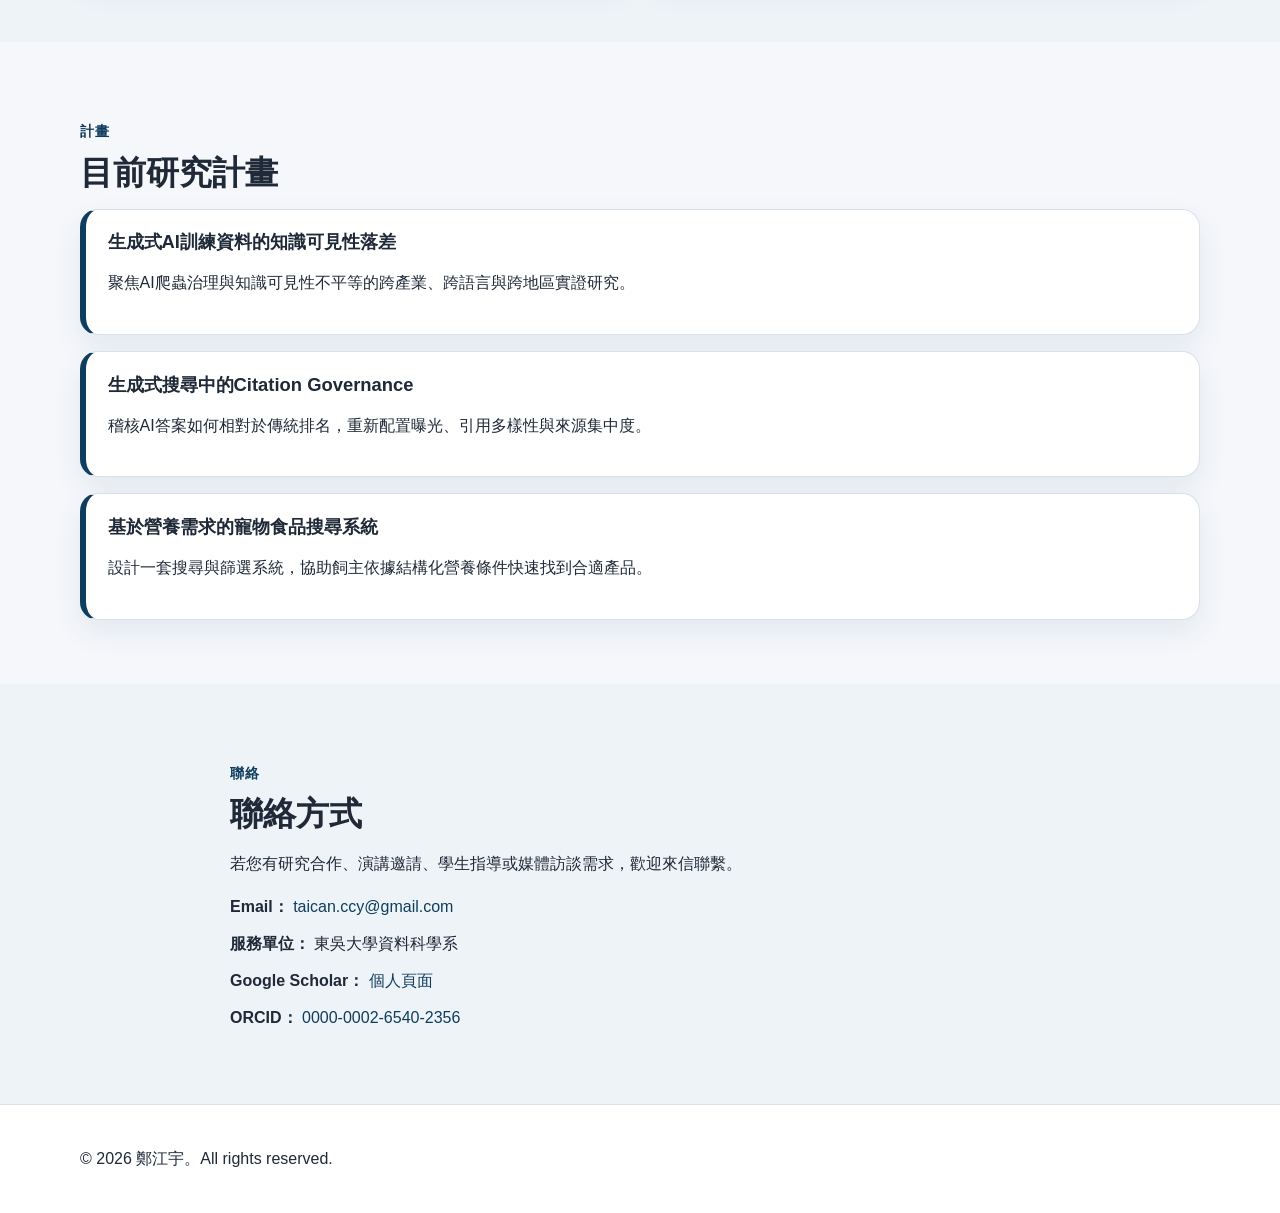
==== commit d6a32527: "Add files via upload" ====
--- a/index.html
+++ b/index.html
@@ -102,7 +102,7 @@
     <section class="hero" id="top">
       <div class="container hero-grid">
         <div class="hero-text">
-          <p class="eyebrow">學術個人網站</p>
+          <!-- <p class="eyebrow">學術個人網站</p> !-->
           <h1>鄭江宇</h1>
           <p class="subtitle">東吳大學資料科學系 副教授</p>
           <p class="lead">
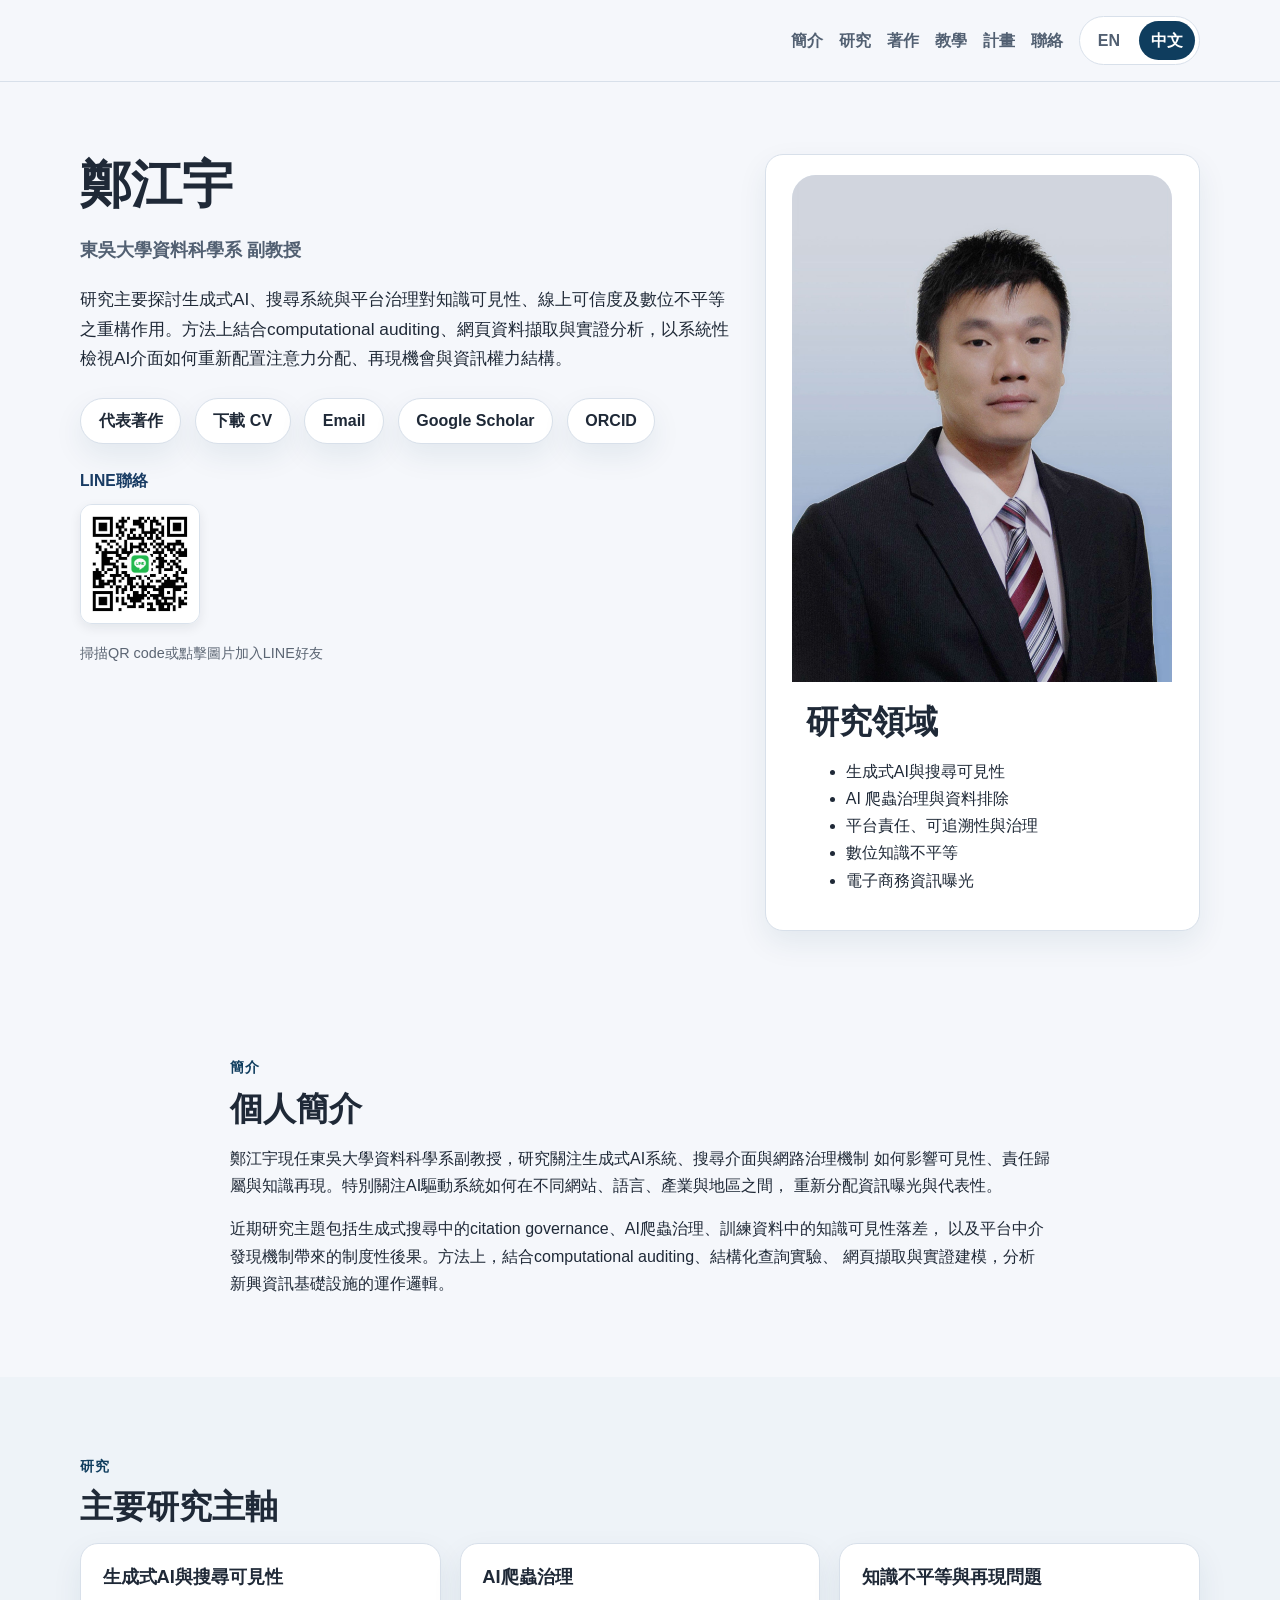
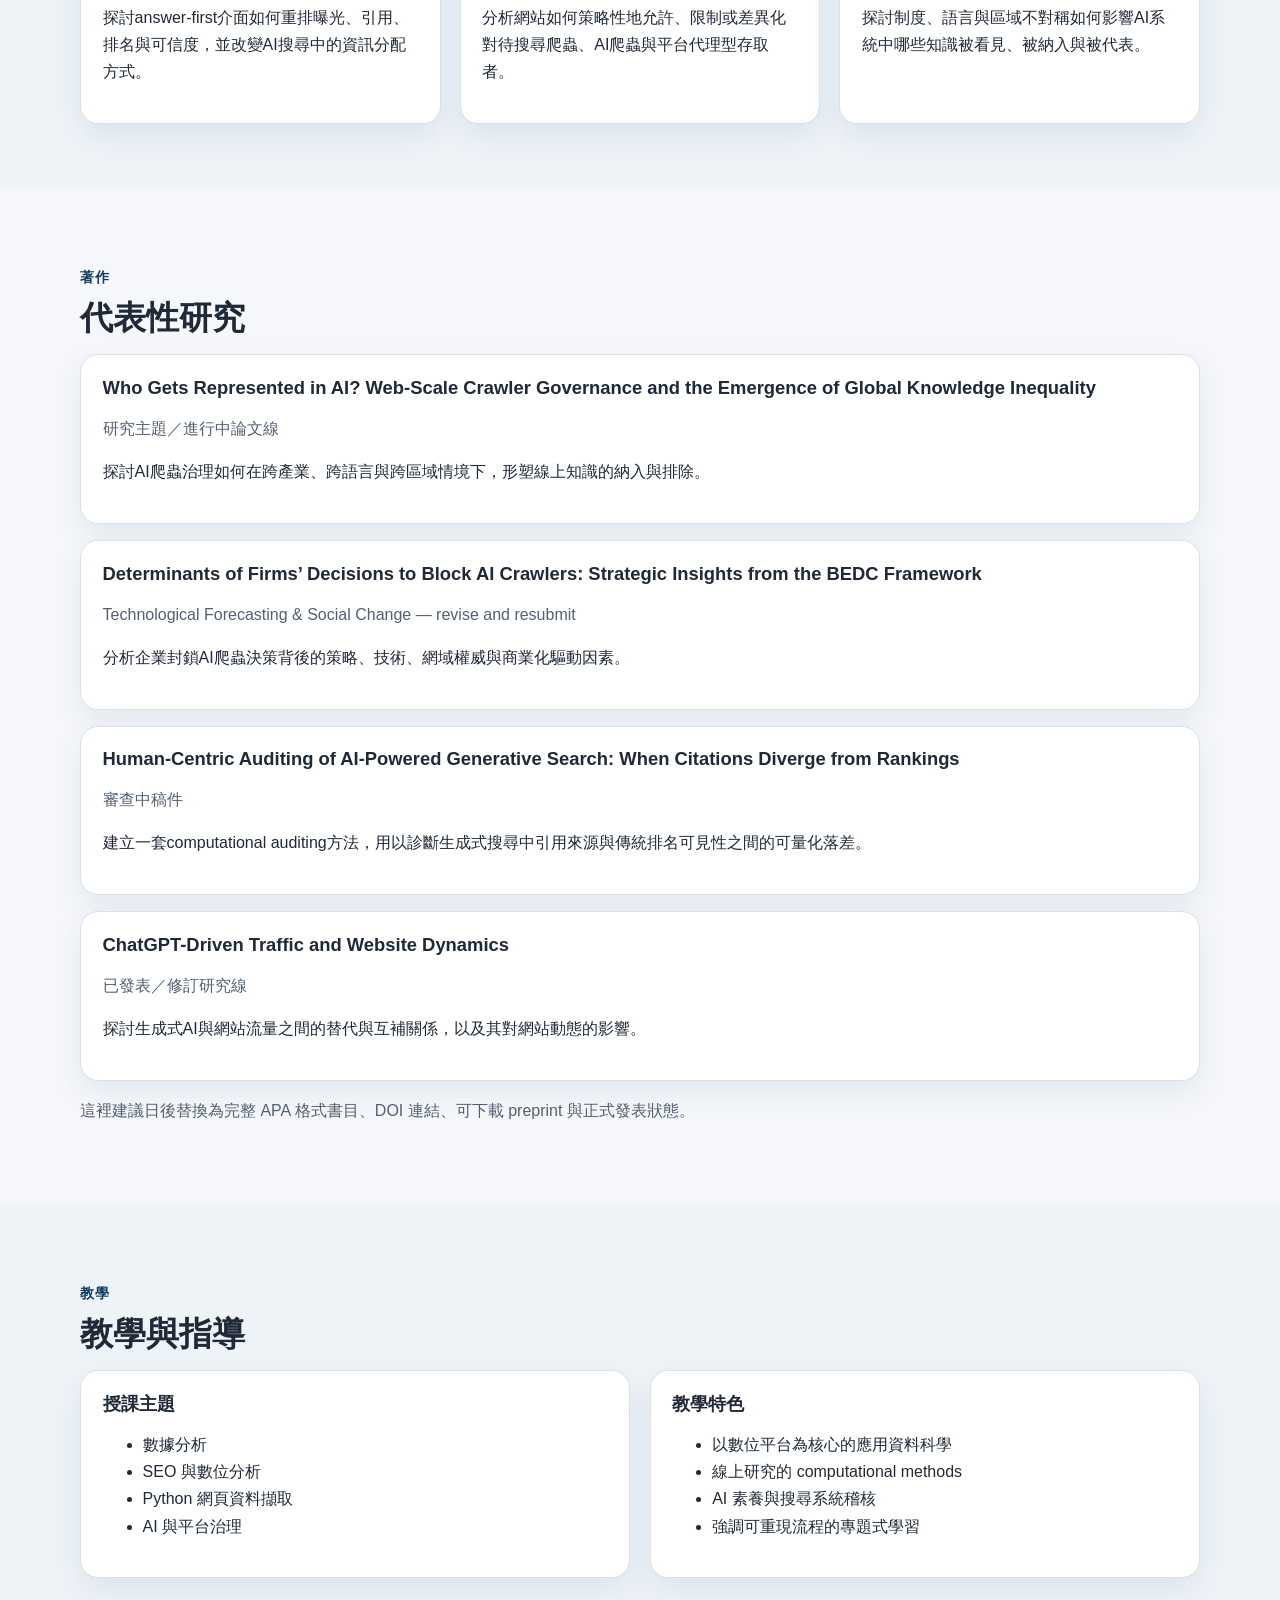
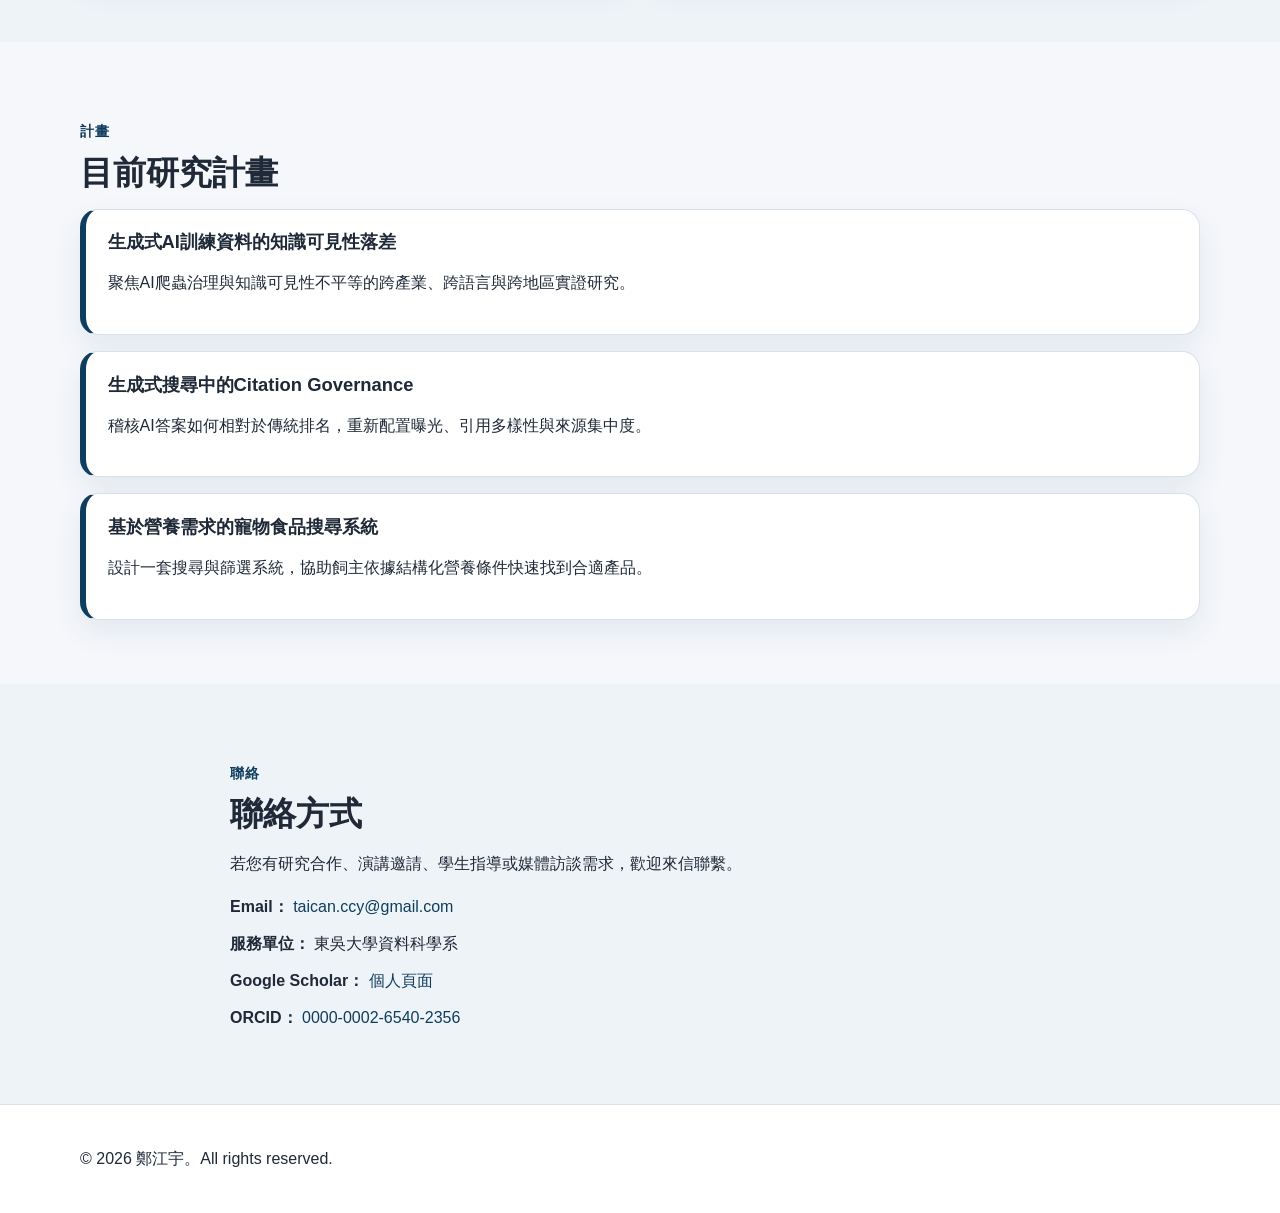
==== commit 43522b49: "Add files via upload" ====
--- a/index.html
+++ b/index.html
@@ -109,7 +109,7 @@
             研究主要探討生成式AI、搜尋系統與平台治理對知識可見性、線上可信度及數位不平等之重構作用。方法上結合computational auditing、網頁資料擷取與實證分析，以系統性檢視AI介面如何重新配置注意力分配、再現機會與資訊權力結構。
           </p>
           <div class="hero-actions">
-  <a class="button primary" href="#publications">代表著作</a>
+  <a class="button" href="#publications">代表著作</a>
   <a class="button" href="assets/CV-Chiang-Yu-Cheng.pdf">下載 CV</a>
   <a class="button" href="mailto:taican.ccy@gmail.com">Email</a>
   <a class="button" href="https://scholar.google.com/citations?user=hpiEH84AAAAJ&hl=zh-TW" target="_blank" rel="noopener noreferrer">Google Scholar</a>
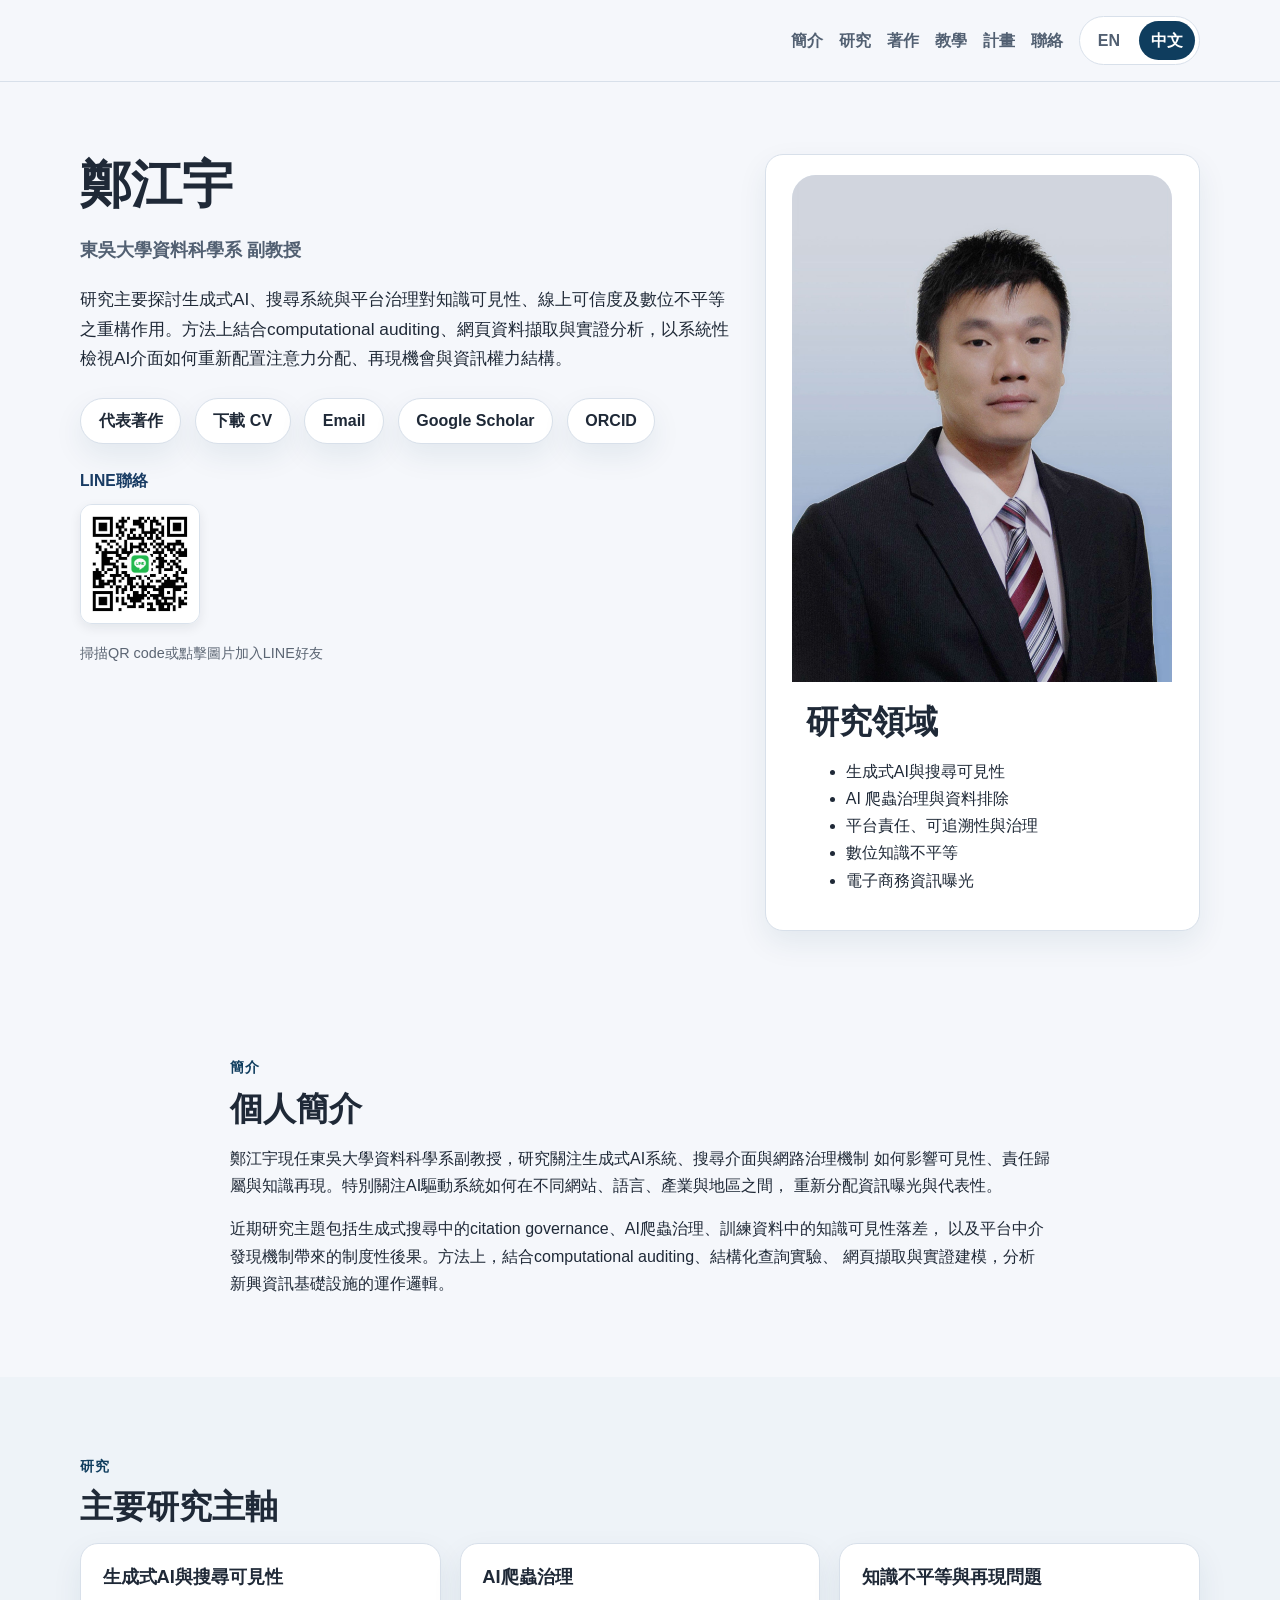
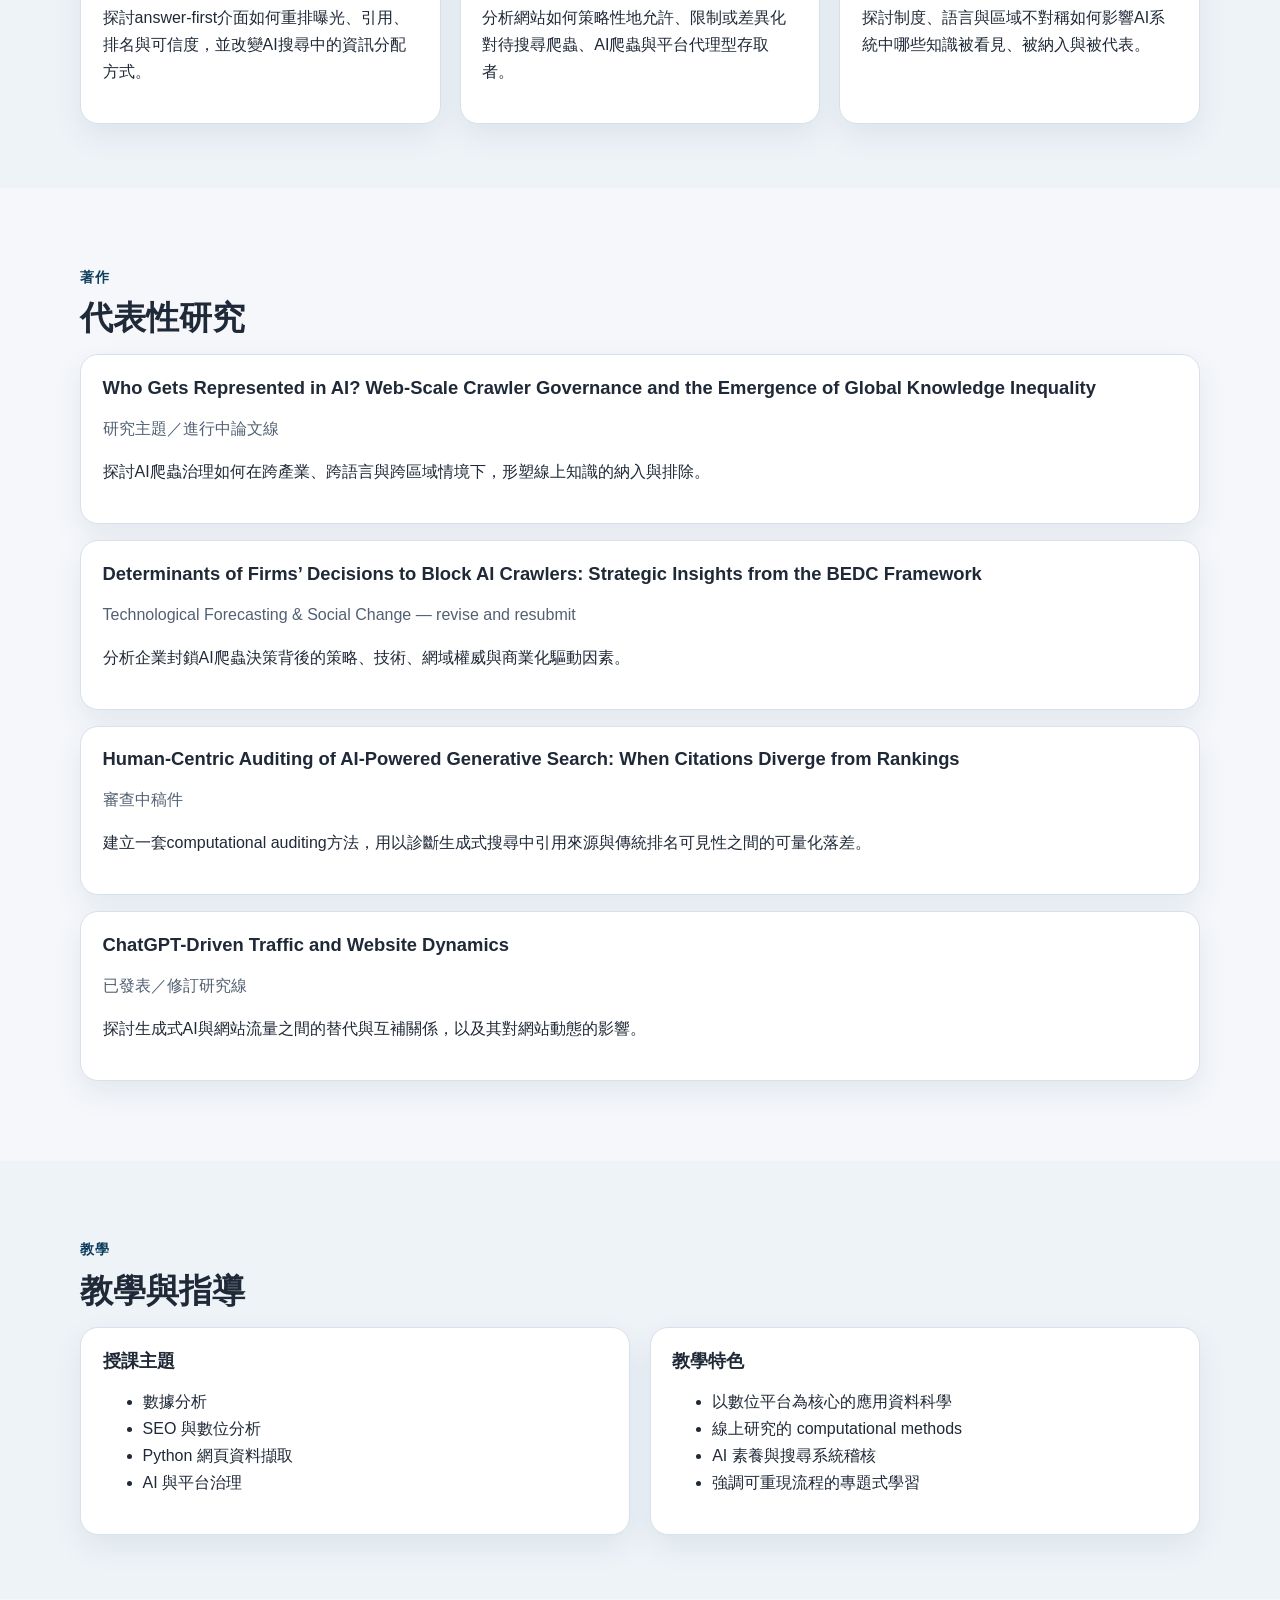
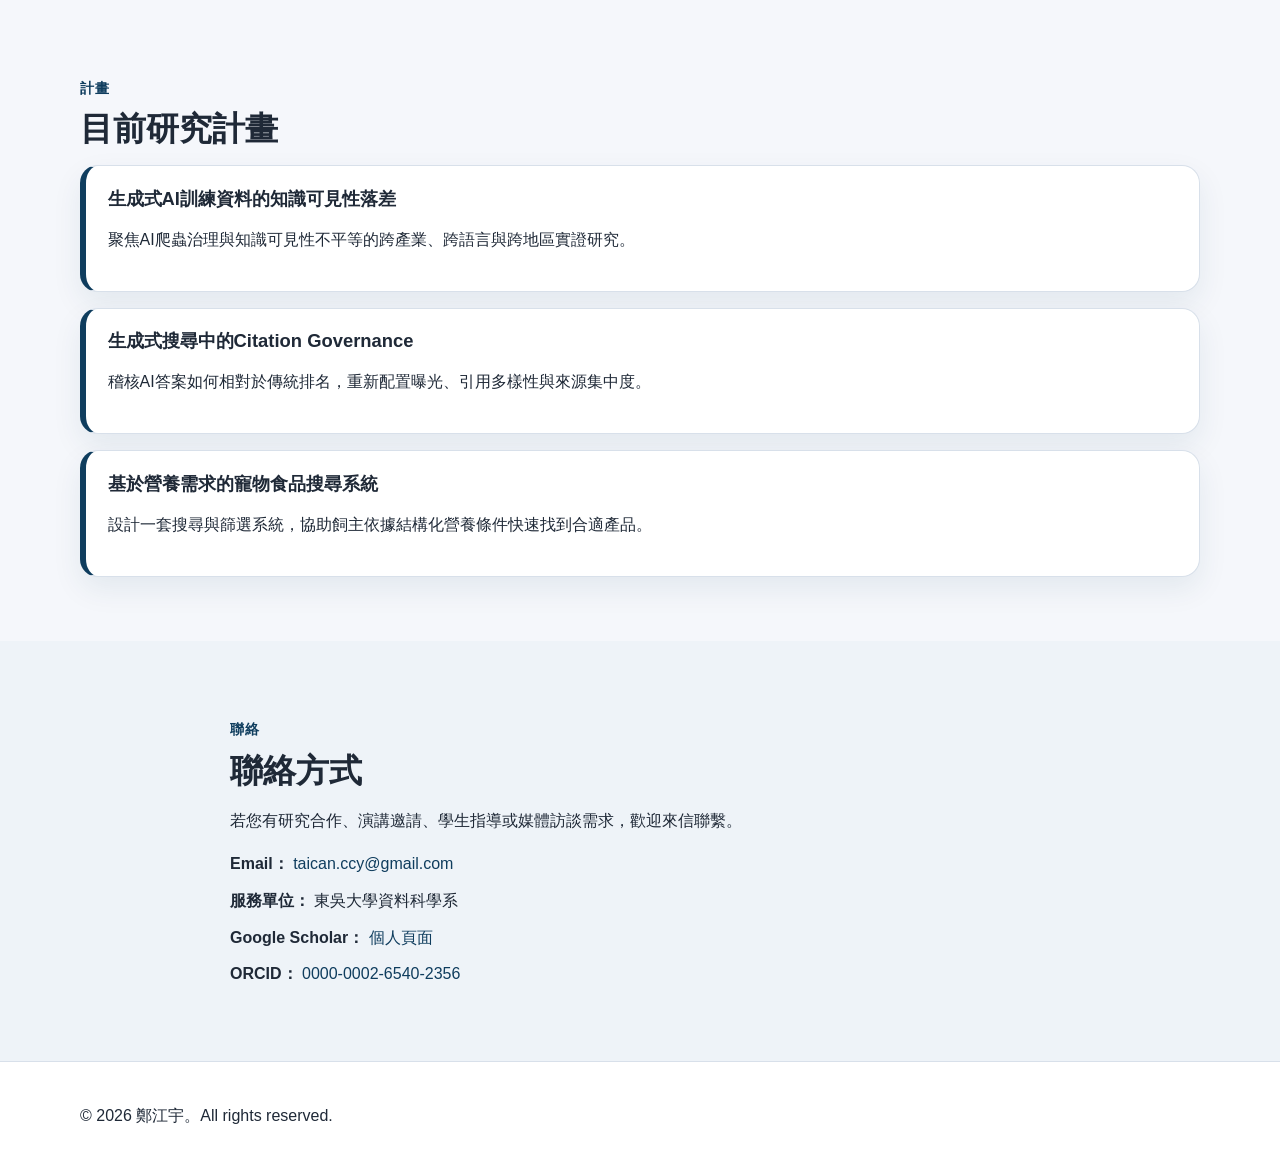
==== commit 387542cd: "Add files via upload" ====
--- a/index.html
+++ b/index.html
@@ -220,7 +220,7 @@
           </article>
         </div>
         <p class="note">
-          這裡建議日後替換為完整 APA 格式書目、DOI 連結、可下載 preprint 與正式發表狀態。
+          
         </p>
       </div>
     </section>
